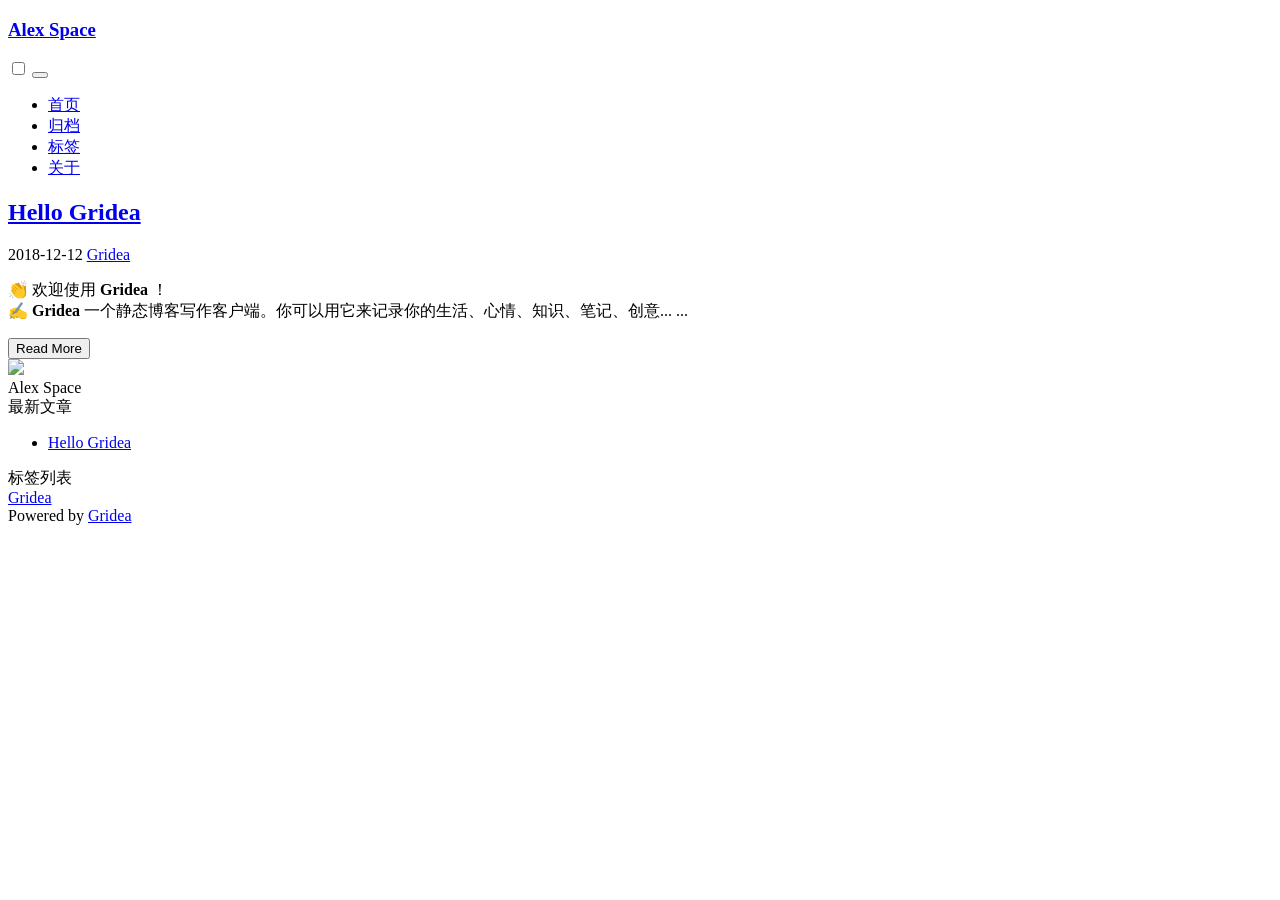
==== index.html @ 1a94271a "update from gridea: 2019-08-04 11:32:16" ====
<!DOCTYPE html>
<html>
  <head>
    <meta charset="utf-8" >

<title>Alex Space</title>
<meta name="description" content="Alex Space">

<meta name="viewport" content="width=device-width, initial-scale=1, maximum-scale=1, user-scalable=no">
<link rel="shortcut icon" href="https://alexspace.club/favicon.ico?v=1564889494974">

<link rel="stylesheet" href="https://use.fontawesome.com/releases/v5.7.2/css/all.css" integrity="sha384-fnmOCqbTlWIlj8LyTjo7mOUStjsKC4pOpQbqyi7RrhN7udi9RwhKkMHpvLbHG9Sr" crossorigin="anonymous">
<link rel="stylesheet" href="https://unpkg.com/papercss@1.6.1/dist/paper.min.css" />
<link rel="stylesheet" href="https://alexspace.club/styles/main.css">


<script src="https://cdn.bootcss.com/highlight.js/9.12.0/highlight.min.js"></script>


<link rel="stylesheet" href="https://unpkg.com/aos@next/dist/aos.css" />


  </head>
  <body>
    <nav class="navbar border fixed split-nav">
  <div class="nav-brand">
    <h3><a href="https://alexspace.club">Alex Space</a></h3>
  </div>
  <div class="collapsible">
    <input id="collapsible1" type="checkbox" name="collapsible1">
    <button>
      <label for="collapsible1">
        <div class="bar1"></div>
        <div class="bar2"></div>
        <div class="bar3"></div>
      </label>
    </button>
    <div class="collapsible-body">
      <ul class="inline">
        
          <li>
            
              <a href="/" class="menu">
                首页
              </a>
            
          </li>
        
          <li>
            
              <a href="/archives" class="menu">
                归档
              </a>
            
          </li>
        
          <li>
            
              <a href="/tags" class="menu">
                标签
              </a>
            
          </li>
        
          <li>
            
              <a href="/post/about" class="menu">
                关于
              </a>
            
          </li>
        
      </ul>
    </div>
  </div>
</nav>


    <div id="top" class="row site">
      <div class="sm-12 md-8 col">
        <div class="paper">
          
  <article class="article">
    <h2 class="article-title">
      <a href="https://alexspace.club/post/hello-gridea">Hello Gridea</a>
    </h2>
    <p class="article-meta">
      2018-12-12
      
        <a href="https://alexspace.club/tag/gridea" class="badge success">
          Gridea
        </a>
      
    </p>
    <p class="text-lead">
      <p>👏  欢迎使用 <strong>Gridea</strong> ！<br>
✍️  <strong>Gridea</strong> 一个静态博客写作客户端。你可以用它来记录你的生活、心情、知识、笔记、创意... ...</p>

    </p>
    <div class="row">
      <a href="https://alexspace.club/post/hello-gridea" class="readmore-link">
        <button>
          Read More
        </button>
      </a>
    </div>
  </article>


        </div>
        
        <div class="row flex-edges">
  
  
</div>

      </div>
      
      <div class="sm-12 md-4 col sidebar">
  <div class="paper info-container">
    <img src="https://alexspace.club/images/avatar.png?v=1564889494974" class="no-responsive avatar">
    <div class="text-muted">Alex Space</div>
    <div class="social-container">
      
        
      
        
      
        
      
        
      
        
      
    </div>
  </div>
  <div class="paper">
    <div class="sidebar-title">
      最新文章
    </div>
    <div class="row">
      <ul>
        
          
            <li>
              <a href="https://alexspace.club/post/hello-gridea">Hello Gridea</a>
            </li>
          
        
      </ul>
    </div>
  </div>
  <div class="paper">
    <div class="sidebar-title">
      标签列表
    </div>
    <div class="row">
      
        <a href="https://alexspace.club/tag/gridea" class="badge warning">
          Gridea
        </a>
      
    </div>
  </div>
  <div class="paper">
    Powered by <a href="https://github.com/getgridea/gridea" target="_blank">Gridea</a>
  </div>
</div>

    </div>
    <script src="https://unpkg.com/aos@next/dist/aos.js"></script>

<script type="application/javascript">

AOS.init();

hljs.initHighlightingOnLoad()

</script>




  </body>
</html>
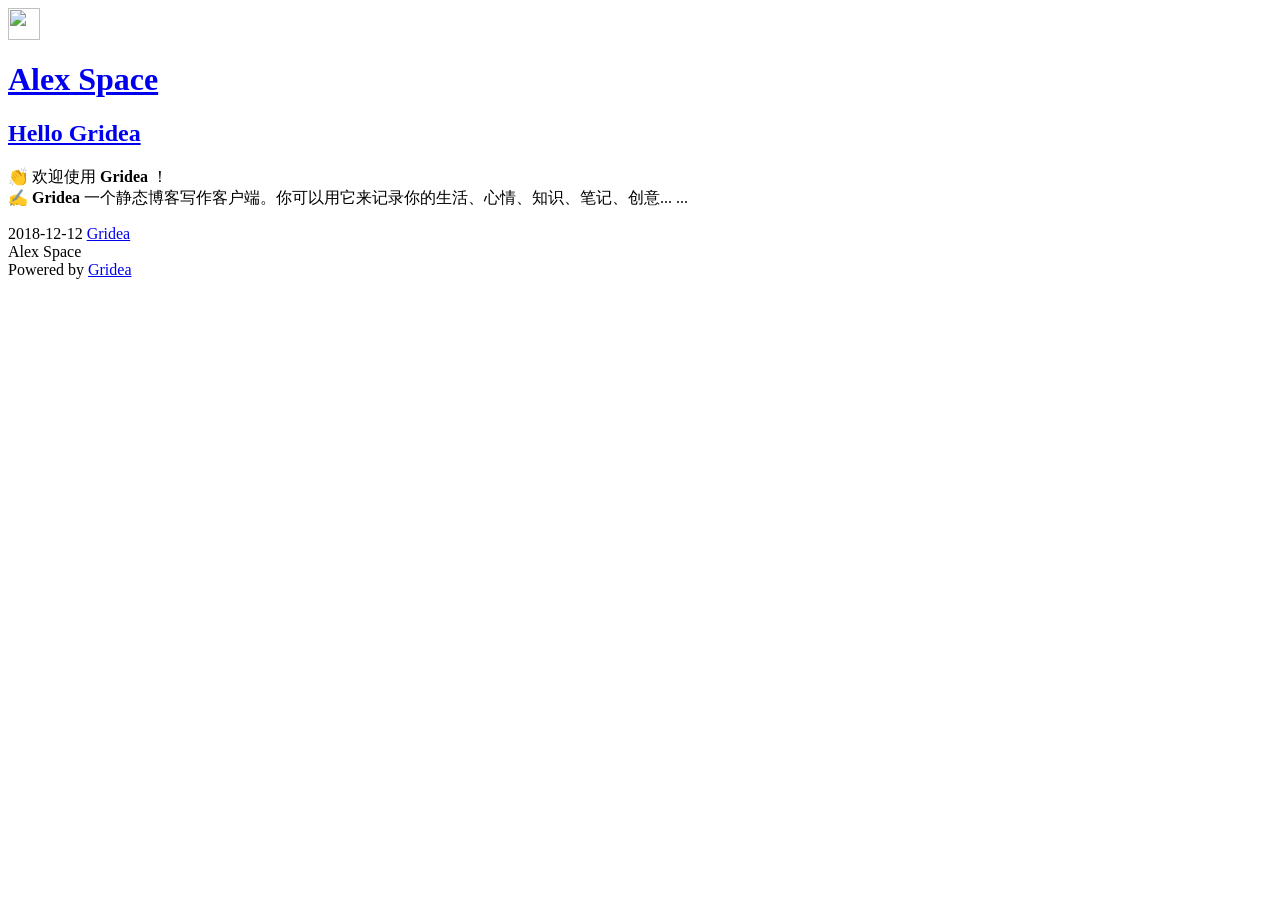
==== commit de0485fc: "update from gridea: 2019-08-04 11:56:43" ====
--- a/index.html
+++ b/index.html
@@ -1,180 +1,155 @@
-<!DOCTYPE html>
+
 <html>
   <head>
-    <meta charset="utf-8" >
+    
+<meta charset="utf-8" >
 
 <title>Alex Space</title>
 <meta name="description" content="Alex Space">
 
 <meta name="viewport" content="width=device-width, initial-scale=1, maximum-scale=1, user-scalable=no">
-<link rel="shortcut icon" href="https://alexspace.club/favicon.ico?v=1564889494974">
+<link rel="stylesheet" href="https://cdnjs.cloudflare.com/ajax/libs/animate.css/3.7.0/animate.min.css">
 
 <link rel="stylesheet" href="https://use.fontawesome.com/releases/v5.7.2/css/all.css" integrity="sha384-fnmOCqbTlWIlj8LyTjo7mOUStjsKC4pOpQbqyi7RrhN7udi9RwhKkMHpvLbHG9Sr" crossorigin="anonymous">
-<link rel="stylesheet" href="https://unpkg.com/papercss@1.6.1/dist/paper.min.css" />
+<link rel="shortcut icon" href="https://alexspace.club/favicon.ico?v=1564890997369">
 <link rel="stylesheet" href="https://alexspace.club/styles/main.css">
 
 
+
+<script src="https://cdn.jsdelivr.net/npm/vue/dist/vue.js"></script>
 <script src="https://cdn.bootcss.com/highlight.js/9.12.0/highlight.min.js"></script>
 
-
-<link rel="stylesheet" href="https://unpkg.com/aos@next/dist/aos.css" />
 
 
   </head>
   <body>
-    <nav class="navbar border fixed split-nav">
-  <div class="nav-brand">
-    <h3><a href="https://alexspace.club">Alex Space</a></h3>
+    <div id="app" class="main">
+      <div class="site-header-container">
+  <div class="site-header">
+    <div class="left">
+      <a href="https://alexspace.club">
+        <img class="avatar" src="https://alexspace.club/images/avatar.png?v=1564890997369" alt="" width="32px" height="32px">
+      </a>
+      <a href="https://alexspace.club">
+        <h1 class="site-title">Alex Space</h1>
+      </a>
+    </div>
+    <div class="right">
+      <transition name="fade">
+        <i class="icon" :class="{ 'icon-close-outline': menuVisible, 'icon-menu-outline': !menuVisible }" @click="menuVisible = !menuVisible"></i>
+      </transition>
+    </div>
   </div>
-  <div class="collapsible">
-    <input id="collapsible1" type="checkbox" name="collapsible1">
-    <button>
-      <label for="collapsible1">
-        <div class="bar1"></div>
-        <div class="bar2"></div>
-        <div class="bar3"></div>
-      </label>
-    </button>
-    <div class="collapsible-body">
-      <ul class="inline">
+</div>
+
+<transition name="fade">
+  <div class="menu-container" style="display: none;" v-show="menuVisible">
+    <div class="menu-list">
+      
         
-          <li>
+          <a href="/" class="menu purple-link">
+            首页
+          </a>
+        
+      
+        
+          <a href="/archives" class="menu purple-link">
+            归档
+          </a>
+        
+      
+        
+          <a href="/tags" class="menu purple-link">
+            标签
+          </a>
+        
+      
+        
+          <a href="/post/about" class="menu purple-link">
+            关于
+          </a>
+        
+      
+    </div>
+  </div>
+</transition>
+
+
+      <div class="content-container">
+        
+        
+<section class="post-item">
+    <div class="content">
+      <a href="https://alexspace.club/post/hello-gridea">
+        <h2 class="post-title">Hello Gridea</h2>
+      </a>
+      <div class="post-abstract">
+        <p>👏  欢迎使用 <strong>Gridea</strong> ！<br>
+✍️  <strong>Gridea</strong> 一个静态博客写作客户端。你可以用它来记录你的生活、心情、知识、笔记、创意... ...</p>
+
+      </div>
+      <div class="post-info">
+        <span><i class="icon icon-calendar-outline"></i> 2018-12-12</span>
+        
+          <span>
+            <i class="icon icon-pricetags-outline"></i>
             
-              <a href="/" class="menu">
-                首页
+              <a href="https://alexspace.club/tag/gridea">
+                Gridea
+                
               </a>
             
-          </li>
+          </span>
         
-          <li>
-            
-              <a href="/archives" class="menu">
-                归档
-              </a>
-            
-          </li>
-        
-          <li>
-            
-              <a href="/tags" class="menu">
-                标签
-              </a>
-            
-          </li>
-        
-          <li>
-            
-              <a href="/post/about" class="menu">
-                关于
-              </a>
-            
-          </li>
-        
-      </ul>
+      </div>
     </div>
-  </div>
-</nav>
+    
+      <a href="https://alexspace.club/post/hello-gridea">
+        <div class="feature-container" style="background-image: url('https://alexspace.club/post-images/hello-gridea.png')">
+        </div>
+      </a>
+    
+  </section>
 
 
-    <div id="top" class="row site">
-      <div class="sm-12 md-8 col">
-        <div class="paper">
-          
-  <article class="article">
-    <h2 class="article-title">
-      <a href="https://alexspace.club/post/hello-gridea">Hello Gridea</a>
-    </h2>
-    <p class="article-meta">
-      2018-12-12
-      
-        <a href="https://alexspace.club/tag/gridea" class="badge success">
-          Gridea
-        </a>
-      
-    </p>
-    <p class="text-lead">
-      <p>👏  欢迎使用 <strong>Gridea</strong> ！<br>
-✍️  <strong>Gridea</strong> 一个静态博客写作客户端。你可以用它来记录你的生活、心情、知识、笔记、创意... ...</p>
-
-    </p>
-    <div class="row">
-      <a href="https://alexspace.club/post/hello-gridea" class="readmore-link">
-        <button>
-          Read More
-        </button>
-      </a>
-    </div>
-  </article>
-
-
-        </div>
-        
-        <div class="row flex-edges">
+<div class="pagination-container">
   
   
 </div>
 
+
       </div>
+
+      <div class="site-footer">
+  <div class="slogan">Alex Space</div>
+  <div class="social-container">
+    
       
-      <div class="sm-12 md-4 col sidebar">
-  <div class="paper info-container">
-    <img src="https://alexspace.club/images/avatar.png?v=1564889494974" class="no-responsive avatar">
-    <div class="text-muted">Alex Space</div>
-    <div class="social-container">
+    
       
-        
+    
       
-        
+    
       
-        
+    
       
-        
-      
-        
-      
-    </div>
+    
   </div>
-  <div class="paper">
-    <div class="sidebar-title">
-      最新文章
-    </div>
-    <div class="row">
-      <ul>
-        
-          
-            <li>
-              <a href="https://alexspace.club/post/hello-gridea">Hello Gridea</a>
-            </li>
-          
-        
-      </ul>
-    </div>
-  </div>
-  <div class="paper">
-    <div class="sidebar-title">
-      标签列表
-    </div>
-    <div class="row">
-      
-        <a href="https://alexspace.club/tag/gridea" class="badge warning">
-          Gridea
-        </a>
-      
-    </div>
-  </div>
-  <div class="paper">
-    Powered by <a href="https://github.com/getgridea/gridea" target="_blank">Gridea</a>
-  </div>
+  Powered by <a href="https://github.com/getgridea/gridea" target="_blank">Gridea</a>
 </div>
 
+
     </div>
-    <script src="https://unpkg.com/aos@next/dist/aos.js"></script>
-
-<script type="application/javascript">
-
-AOS.init();
+    <script type="application/javascript">
 
 hljs.initHighlightingOnLoad()
+
+var app = new Vue({
+  el: '#app',
+  data: {
+    menuVisible: false,
+  },
+})
 
 </script>
 
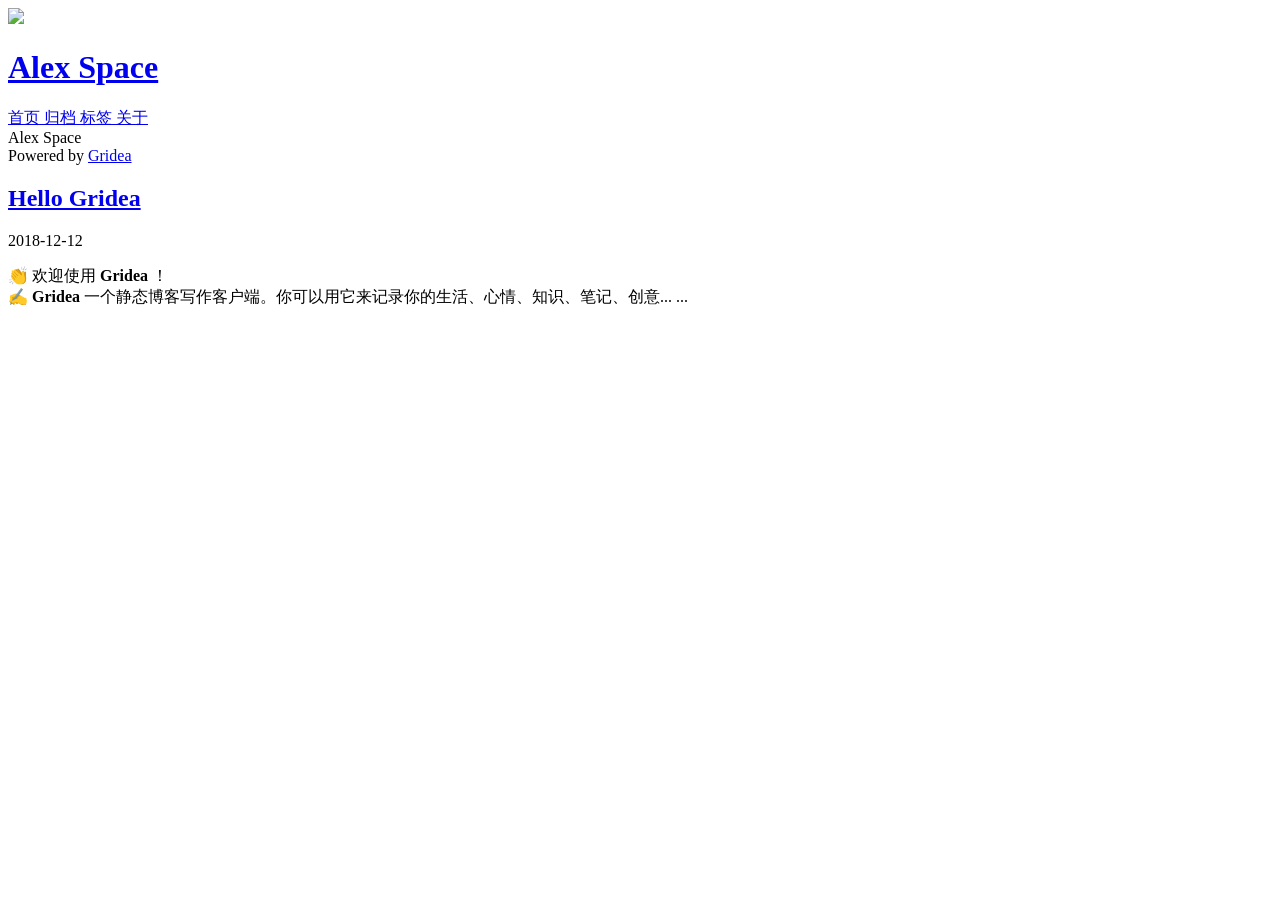
==== commit 09d18ac6: "update from gridea: 2019-08-04 11:57:44" ====
--- a/index.html
+++ b/index.html
@@ -1,17 +1,15 @@
-
+<!DOCTYPE html>
 <html>
   <head>
-    
-<meta charset="utf-8" >
+    <meta charset="utf-8" >
 
 <title>Alex Space</title>
 <meta name="description" content="Alex Space">
 
 <meta name="viewport" content="width=device-width, initial-scale=1, maximum-scale=1, user-scalable=no">
-<link rel="stylesheet" href="https://cdnjs.cloudflare.com/ajax/libs/animate.css/3.7.0/animate.min.css">
 
 <link rel="stylesheet" href="https://use.fontawesome.com/releases/v5.7.2/css/all.css" integrity="sha384-fnmOCqbTlWIlj8LyTjo7mOUStjsKC4pOpQbqyi7RrhN7udi9RwhKkMHpvLbHG9Sr" crossorigin="anonymous">
-<link rel="shortcut icon" href="https://alexspace.club/favicon.ico?v=1564890997369">
+<link rel="shortcut icon" href="https://alexspace.club/favicon.ico?v=1564891061418">
 <link rel="stylesheet" href="https://alexspace.club/styles/main.css">
 
 
@@ -19,128 +17,117 @@
 <script src="https://cdn.jsdelivr.net/npm/vue/dist/vue.js"></script>
 <script src="https://cdn.bootcss.com/highlight.js/9.12.0/highlight.min.js"></script>
 
+<link rel="stylesheet" href="https://unpkg.com/aos@next/dist/aos.css" />
+
 
 
   </head>
   <body>
     <div id="app" class="main">
-      <div class="site-header-container">
-  <div class="site-header">
-    <div class="left">
-      <a href="https://alexspace.club">
-        <img class="avatar" src="https://alexspace.club/images/avatar.png?v=1564890997369" alt="" width="32px" height="32px">
-      </a>
-      <a href="https://alexspace.club">
+
+      <div class="sidebar" :class="{ 'full-height': menuVisible }">
+  <div class="top-container" data-aos="fade-right">
+    <div class="top-header-container">
+      <a class="site-title-container" href="https://alexspace.club">
+        <img src="https://alexspace.club/images/avatar.png?v=1564891061418" class="site-logo">
         <h1 class="site-title">Alex Space</h1>
       </a>
+      <div class="menu-btn" @click="menuVisible = !menuVisible">
+        <div class="line"></div>
+      </div>
     </div>
-    <div class="right">
-      <transition name="fade">
-        <i class="icon" :class="{ 'icon-close-outline': menuVisible, 'icon-menu-outline': !menuVisible }" @click="menuVisible = !menuVisible"></i>
-      </transition>
-    </div>
-  </div>
-</div>
-
-<transition name="fade">
-  <div class="menu-container" style="display: none;" v-show="menuVisible">
-    <div class="menu-list">
+    <div>
       
         
-          <a href="/" class="menu purple-link">
+          <a href="/" class="site-nav">
             首页
           </a>
         
       
         
-          <a href="/archives" class="menu purple-link">
+          <a href="/archives" class="site-nav">
             归档
           </a>
         
       
         
-          <a href="/tags" class="menu purple-link">
+          <a href="/tags" class="site-nav">
             标签
           </a>
         
       
         
-          <a href="/post/about" class="menu purple-link">
+          <a href="/post/about" class="site-nav">
             关于
           </a>
         
       
     </div>
   </div>
-</transition>
+  <div class="bottom-container" data-aos="flip-up" data-aos-offset="0">
+    <div class="social-container">
+      
+        
+      
+        
+      
+        
+      
+        
+      
+        
+      
+    </div>
+    <div class="site-description">
+      Alex Space
+    </div>
+    <div class="site-footer">
+      Powered by <a href="https://github.com/getgridea/gridea" target="_blank">Gridea</a>
+    </div>
+  </div>
+</div>
 
 
-      <div class="content-container">
-        
-        
-<section class="post-item">
-    <div class="content">
-      <a href="https://alexspace.club/post/hello-gridea">
-        <h2 class="post-title">Hello Gridea</h2>
-      </a>
-      <div class="post-abstract">
-        <p>👏  欢迎使用 <strong>Gridea</strong> ！<br>
+      <div class="main-container">
+        <div class="content-container" data-aos="fade-up">
+          
+            <article class="post-item">
+              <div class="left">
+                <a href="https://alexspace.club/post/hello-gridea">
+                  <h2 class="post-title">Hello Gridea</h2>
+                </a>
+                <div class="post-date">
+                  2018-12-12
+                </div>
+                <div class="post-abstract">
+                  <p>👏  欢迎使用 <strong>Gridea</strong> ！<br>
 ✍️  <strong>Gridea</strong> 一个静态博客写作客户端。你可以用它来记录你的生活、心情、知识、笔记、创意... ...</p>
 
-      </div>
-      <div class="post-info">
-        <span><i class="icon icon-calendar-outline"></i> 2018-12-12</span>
-        
-          <span>
-            <i class="icon icon-pricetags-outline"></i>
-            
-              <a href="https://alexspace.club/tag/gridea">
-                Gridea
-                
-              </a>
-            
-          </span>
-        
-      </div>
-    </div>
-    
-      <a href="https://alexspace.club/post/hello-gridea">
-        <div class="feature-container" style="background-image: url('https://alexspace.club/post-images/hello-gridea.png')">
-        </div>
-      </a>
-    
-  </section>
+                </div>
+              </div>
+              
+                <a class="right" href="https://alexspace.club/post/hello-gridea">
+                  <div class="feature-container" style="background-image: url('https://alexspace.club/post-images/hello-gridea.png')">
+                  </div>
+                </a>
+              
+            </article>
+          
 
-
-<div class="pagination-container">
+          <div class="pagination-container">
   
   
 </div>
 
+        </div>
+      </div>
+    </div>
 
-      </div>
+    <script src="https://unpkg.com/aos@next/dist/aos.js"></script>
 
-      <div class="site-footer">
-  <div class="slogan">Alex Space</div>
-  <div class="social-container">
-    
-      
-    
-      
-    
-      
-    
-      
-    
-      
-    
-  </div>
-  Powered by <a href="https://github.com/getgridea/gridea" target="_blank">Gridea</a>
-</div>
+<script type="application/javascript">
 
-
-    </div>
-    <script type="application/javascript">
+AOS.init();
 
 hljs.initHighlightingOnLoad()
 
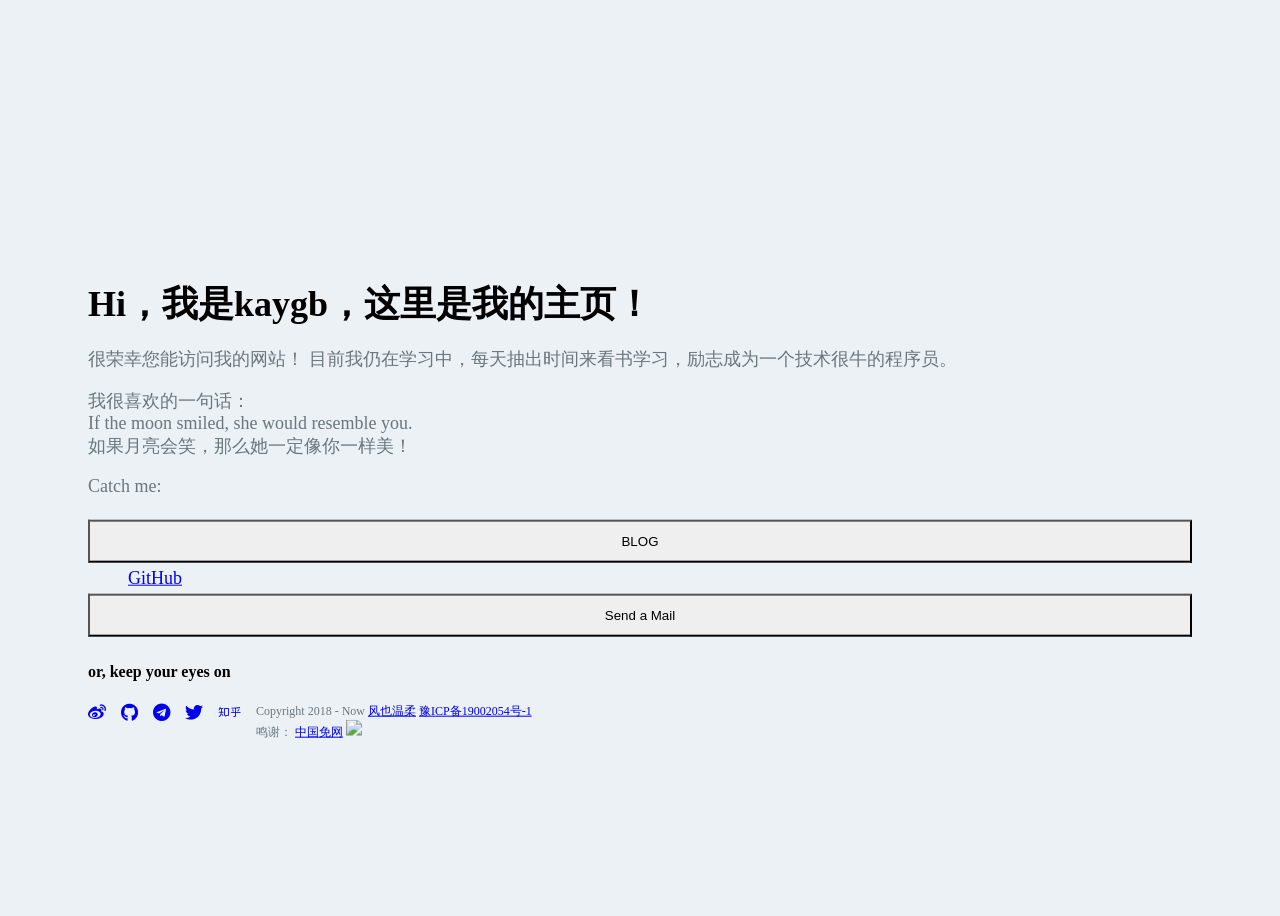
==== commit 590c85cf: "Add files via upload" ====
--- a/index.html
+++ b/index.html
@@ -1,147 +1,103 @@
+<!-- 主机名米网：www.zjimmi.com 流学习QQ群：611429381 -->
 <!DOCTYPE html>
-<html>
-  <head>
-    <meta charset="utf-8" >
+<html lang="">
 
-<title>Alex Space</title>
-<meta name="description" content="Alex Space">
+<head>
+    <meta charset="UTF-8">
+    <meta name="viewport" content="width=device-width, initial-scale=1, shrink-to-fit=no">
+    <title>风也温柔 | KAYGB</title>
+    <meta name="description" content="这里是kaygb的个人主页，目前站长仍在学习中，每天抽出时间来看书学习，励志成为一个技术很牛的程序员。">
+    <meta name="keywords" content="kaygb,风也温柔,个人主页,程序员">
+    <link rel="icon" type="image/ico" href="//gravatar.loli.net/avatar/4cc893d113dd74ceca73f9863f2c5446/">
+    <link rel="stylesheet" href="https://cdn.staticfile.org/twitter-bootstrap/4.4.1/css/bootstrap.min.css">
+    <link rel="stylesheet" href="https://cdn.staticfile.org/font-awesome/5.12.1/css/all.min.css">
+    <link rel="stylesheet" href="style.css">
+    <link rel="stylesheet" href="https://cdn.jsdelivr.net/npm/aplayer@1.10.1/dist/APlayer.min.css">
 
-<meta name="viewport" content="width=device-width, initial-scale=1, maximum-scale=1, user-scalable=no">
+</head>
 
-<link rel="stylesheet" href="https://use.fontawesome.com/releases/v5.7.2/css/all.css" integrity="sha384-fnmOCqbTlWIlj8LyTjo7mOUStjsKC4pOpQbqyi7RrhN7udi9RwhKkMHpvLbHG9Sr" crossorigin="anonymous">
-<link rel="shortcut icon" href="https://alexspace.club/favicon.ico?v=1564891061418">
-<link rel="stylesheet" href="https://alexspace.club/styles/main.css">
+<body>
+    <div id="main" class="container">
+        <div class="row my-card justify-content-center">
+            <div class="col-lg-4 photo-bg"></div>
+            <div class="col-lg-8 card">
+                <h1>Hi，我是kaygb，这里是我的主页！</h1>
+                <p>很荣幸您能访问我的网站！ 目前我仍在学习中，每天抽出时间来看书学习，励志成为一个技术很牛的程序员。
+                </p>
+                <p>
+                    我很喜欢的一句话：<br>If the moon smiled, she would resemble you.<br> 如果月亮会笑，那么她一定像你一样美！
+
+                </p>
+
+                <p>Catch me:</p>
+                <div class="row">
+                    <button id="kaygb-blog" class="btn btn-primary col-lg-4">BLOG</button>
+                    <a href="//eas1.cn" id="kaygb-blog-a" target="_blank" class="btn btn-primary col-lg-4">BLOG</a>
+                    <a href="https://github.com/kaygb/kaygb/tree/master/v3" target="_blank" class="btn btn-secondary col-lg-4">GitHub</a>
+                    <a href="http://mail.qq.com/cgi-bin/qm_share?t=qm_mailme&email=i@eas1.cn" target="_blank" id="kaygb-mail-a" class="btn btn-success col-lg-4">Send a Mail</a>
+                    <button id="kaygb-mail" class="btn btn-success col-lg-4">Send a Mail</button>
+                </div>
+
+
+                <h4 class="mt-4">or, keep your eyes on</h4>
+                <ul class="social mt-1">
+                    <li><a href="https://weibo.com/u/5223004318"><i class="fab fa-weibo " aria-hidden="true"></i></a></li>
+                    <li><a href="https://github.com/kaygb"><i class="fab fa-github" aria-hidden="true"></i></a></li>
+                    <li><a href="#"><i class="fab fa-telegram" aria-hidden="true"></i></a></li>
+                    <li><a href="#"><i class="fab fa-twitter" aria-hidden="true"></i></a></li>
+                    <li><a href="#"><i class="fab fa-zhihu" aria-hidden="true"></i></a></li>
+                </ul>
+                <footer>
+                    <p>Copyright 2018 - Now <a href="https://www.x6d.com/" target="_blank">风也温柔</a> <a href="http://beian.miit.gov.cn/" target="_blank">豫ICP备19002054号-1</a>
+                        <br> 鸣谢：
+                        <a href="https://www.x6d.com/" target="_blank" rel="nofollow">中国免网</a>
+                        <a href="https://console.upyun.com/register/?invite=r1FdZxBoH" target="_blank" rel="nofollow"><img src="https://cdn.jsdelivr.net/gh/kaygb/blog-images/img/20200320214011.png" style="width:50px;"></a>
+
+                    </p>
+                    </p>
+
+                </footer>
+            </div>
+        </div>
+
+    </div>
+    <div id="aplayer" class="aplayer" data-order="random" data-id="20173709" data-server="netease" data-type="playlist" data-fixed="true" data-autoplay="true" data-volume="0.8"></div>
+    <!-- aplayer -->
 
 
 
-<script src="https://cdn.jsdelivr.net/npm/vue/dist/vue.js"></script>
-<script src="https://cdn.bootcss.com/highlight.js/9.12.0/highlight.min.js"></script>
+    <script src="https://cdn.staticfile.org/jquery/3.2.1/jquery.min.js"></script>
+    <script src="https://cdn.jsdelivr.net/npm/aplayer@1.10.1/dist/APlayer.min.js"></script>
+    <script src="https://cdn.jsdelivr.net/npm/meting@1.2.0/dist/Meting.min.js"></script>
+    <!-- end_aplayer -->
+    <script src="https://cdn.staticfile.org/popper.js/1.15.0/umd/popper.min.js"></script>
+    <script defer src="https://cdn.staticfile.org/twitter-bootstrap/4.4.1/js/bootstrap.min.js"></script>
+    <script src="https://cdn.jsdelivr.net/gh/kaygb/kaygb@master/layer/layer.js"></script>
+    <script src="https://cdn.jsdelivr.net/gh/kaygb/kaygb@master/js/v3.js"></script>
+    <script>
+        //弹出一个页面层
+        $('#kaygb-blog').on('click', function() {
+            layer.open({
+                type: 2,
+                title: '风也温柔',
+                shadeClose: true,
+                shade: false,
+                maxmin: true, //开启最大化最小化按钮
+                area: ['80%', '100%'],
+                content: '//eas1.cn/'
+            });
+        });
+        $('#kaygb-mail').on('click', function() {
+            layer.open({
+                type: 2,
+                title: '风也温柔',
+                shadeClose: true,
+                shade: false,
+                maxmin: true, //开启最大化最小化按钮
+                area: ['80%', '100%'],
+                content: '//mail.qq.com/cgi-bin/qm_share?t=qm_mailme&email=i@eas1.cn'
+            });
+        });
+    </script>
 
-<link rel="stylesheet" href="https://unpkg.com/aos@next/dist/aos.css" />
-
-
-
-  </head>
-  <body>
-    <div id="app" class="main">
-
-      <div class="sidebar" :class="{ 'full-height': menuVisible }">
-  <div class="top-container" data-aos="fade-right">
-    <div class="top-header-container">
-      <a class="site-title-container" href="https://alexspace.club">
-        <img src="https://alexspace.club/images/avatar.png?v=1564891061418" class="site-logo">
-        <h1 class="site-title">Alex Space</h1>
-      </a>
-      <div class="menu-btn" @click="menuVisible = !menuVisible">
-        <div class="line"></div>
-      </div>
-    </div>
-    <div>
-      
-        
-          <a href="/" class="site-nav">
-            首页
-          </a>
-        
-      
-        
-          <a href="/archives" class="site-nav">
-            归档
-          </a>
-        
-      
-        
-          <a href="/tags" class="site-nav">
-            标签
-          </a>
-        
-      
-        
-          <a href="/post/about" class="site-nav">
-            关于
-          </a>
-        
-      
-    </div>
-  </div>
-  <div class="bottom-container" data-aos="flip-up" data-aos-offset="0">
-    <div class="social-container">
-      
-        
-      
-        
-      
-        
-      
-        
-      
-        
-      
-    </div>
-    <div class="site-description">
-      Alex Space
-    </div>
-    <div class="site-footer">
-      Powered by <a href="https://github.com/getgridea/gridea" target="_blank">Gridea</a>
-    </div>
-  </div>
-</div>
-
-
-      <div class="main-container">
-        <div class="content-container" data-aos="fade-up">
-          
-            <article class="post-item">
-              <div class="left">
-                <a href="https://alexspace.club/post/hello-gridea">
-                  <h2 class="post-title">Hello Gridea</h2>
-                </a>
-                <div class="post-date">
-                  2018-12-12
-                </div>
-                <div class="post-abstract">
-                  <p>👏  欢迎使用 <strong>Gridea</strong> ！<br>
-✍️  <strong>Gridea</strong> 一个静态博客写作客户端。你可以用它来记录你的生活、心情、知识、笔记、创意... ...</p>
-
-                </div>
-              </div>
-              
-                <a class="right" href="https://alexspace.club/post/hello-gridea">
-                  <div class="feature-container" style="background-image: url('https://alexspace.club/post-images/hello-gridea.png')">
-                  </div>
-                </a>
-              
-            </article>
-          
-
-          <div class="pagination-container">
-  
-  
-</div>
-
-        </div>
-      </div>
-    </div>
-
-    <script src="https://unpkg.com/aos@next/dist/aos.js"></script>
-
-<script type="application/javascript">
-
-AOS.init();
-
-hljs.initHighlightingOnLoad()
-
-var app = new Vue({
-  el: '#app',
-  data: {
-    menuVisible: false,
-  },
-})
-
-</script>
-
-
-
-
-  </body>
-</html>
+</html>
--- a/style.css
+++ b/style.css
@@ -0,0 +1,233 @@
+body {
+    font-size: 18px;
+    color: #6c767d;
+    background-color: #ebf1f5;
+    background-image: url(https://s1.ax1x.com/2020/10/31/Bar5V0.jpg);
+    background-attachment: fixed;
+    background-repeat: no-repeat;
+    background-size: cover;
+    height: 100vh;
+    min-height: 800px;
+}
+
+
+/*定义滚动条高宽及背景 高宽分别对应横竖滚动条的尺寸*/
+
+::-webkit-scrollbar {
+    width: 5px;
+    /* height: 5px; */
+    background-color: #F5F5F5;
+}
+
+
+/*定义滚动条轨道 内阴影+圆角*/
+
+::-webkit-scrollbar-track {
+    -webkit-box-shadow: inset 0 0 6px rgba(0, 0, 0, 0.3);
+    border-radius: 10px;
+    background-color: #F5F5F5;
+}
+
+
+/*定义滑块 内阴影+圆角*/
+
+::-webkit-scrollbar-thumb {
+    border-radius: 10px;
+    -webkit-box-shadow: inset 0 0 6px rgba(0, 0, 0, .3);
+    background-color: #555;
+}
+
+h1 {
+    font-size: 36px;
+    margin-bottom: .5em;
+}
+
+h2 {
+    font-size: 24px;
+}
+
+h3 {
+    font-size: 20px;
+    margin-top: 1em;
+}
+
+h4 {
+    font-size: 16px;
+}
+
+h1,
+h2,
+h3,
+h4 {
+    color: black;
+}
+
+.card {
+    border: none;
+    padding: 80px 80px 0px;
+    border-radius: 0;
+}
+
+.container {
+    position: relative;
+    top: 50%;
+    transform: translateY(-50%);
+}
+
+.my-card {
+    /* box-shadow: 0px 5px 15px 5px rgb(203, 221, 232); */
+}
+
+strike {
+    color: red;
+}
+
+.btn {
+    border-radius: 0;
+    margin: 5px 0;
+    width: 100%;
+    padding: 12px 40px;
+    transition: ease;
+}
+
+.btn-primary {
+    /* box-shadow: 0px 5px 15px 5px rgb(203, 221, 232); */
+    padding: 12px 40px;
+    transition: ease;
+}
+
+.btn-primary:hover {
+    box-shadow: 5px -2px 15px 0px rgb(203, 221, 232);
+}
+
+.btn-secondary {
+    /* box-shadow: 0px 5px 15px 5px rgb(203, 221, 232); */
+    padding: 12px 40px;
+    transition: ease;
+}
+
+.btn-secondary:hover {
+    box-shadow: 5px -2px 15px 0px rgb(203, 221, 232);
+}
+
+.btn-success {
+    /* box-shadow: 0px 5px 15px 5px rgb(203, 221, 232); */
+    padding: 12px 40px;
+    transition: ease;
+}
+
+.btn-success:hover {
+    box-shadow: 5px -2px 15px 0px rgb(203, 221, 232);
+}
+
+.social {
+    padding-left: 0;
+}
+
+.social p {
+    margin-bottom: 0;
+}
+
+.social li {
+    list-style: none;
+    float: left;
+    margin-right: 15px;
+}
+
+.card-text {
+    margin-bottom: 20px;
+}
+
+.social .fa {
+    font-size: 24px;
+}
+
+.photo-bg {
+    /* background-image: url(assets/background.jpg); */
+    background-image: url(https://s1.ax1x.com/2020/10/31/Bart8e.jpg);
+    background-position: center;
+    background-repeat: no-repeat;
+    background-size: cover;
+}
+
+footer p {
+    font-size: 12px;
+}
+
+#kaygb-blog-a,
+#kaygb-mail-a {
+    display: none;
+}
+
+@media (max-width: 1199px) {
+    body {
+        min-height: 600px;
+    }
+    h1 {
+        font-size: 24px;
+    }
+    h2,
+    .social .fa {
+        font-size: 20px;
+    }
+    h3 {
+        font-size: 16px;
+    }
+    h4,
+    p {
+        font-size: 14px;
+    }
+    .card {
+        padding: 50px 50px 0px;
+    }
+}
+
+@media (max-width: 1199px) {
+    .photo-bg {
+        min-height: calc(100vh - 500px);
+    }
+}
+
+@media(max-width:991px) {
+    .photo-bg {
+        background-position: top;
+        min-height: calc(90vh - 440px);
+    }
+}
+
+@media(max-width: 767px) {
+    .container {
+        position: relative;
+        top: 0;
+        transform: translateY(0);
+    }
+    .photo-bg {
+        height: 180px;
+    }
+    .card {
+        padding: 20px;
+    }
+    #kaygb-blog-a,
+    #kaygb-mail-a {
+        display: block;
+    }
+    #kaygb-blog,
+    #kaygb-mail {
+        display: none;
+    }
+}
+
+#frame {
+    width: 50%;
+    height: 50vh;
+    margin: 0;
+    background: #fff;
+    position: fixed;
+    z-index: 999;
+    top: 5%;
+    left: 5%;
+}
+
+#aplayer {
+    z-index: 20000000;
+}
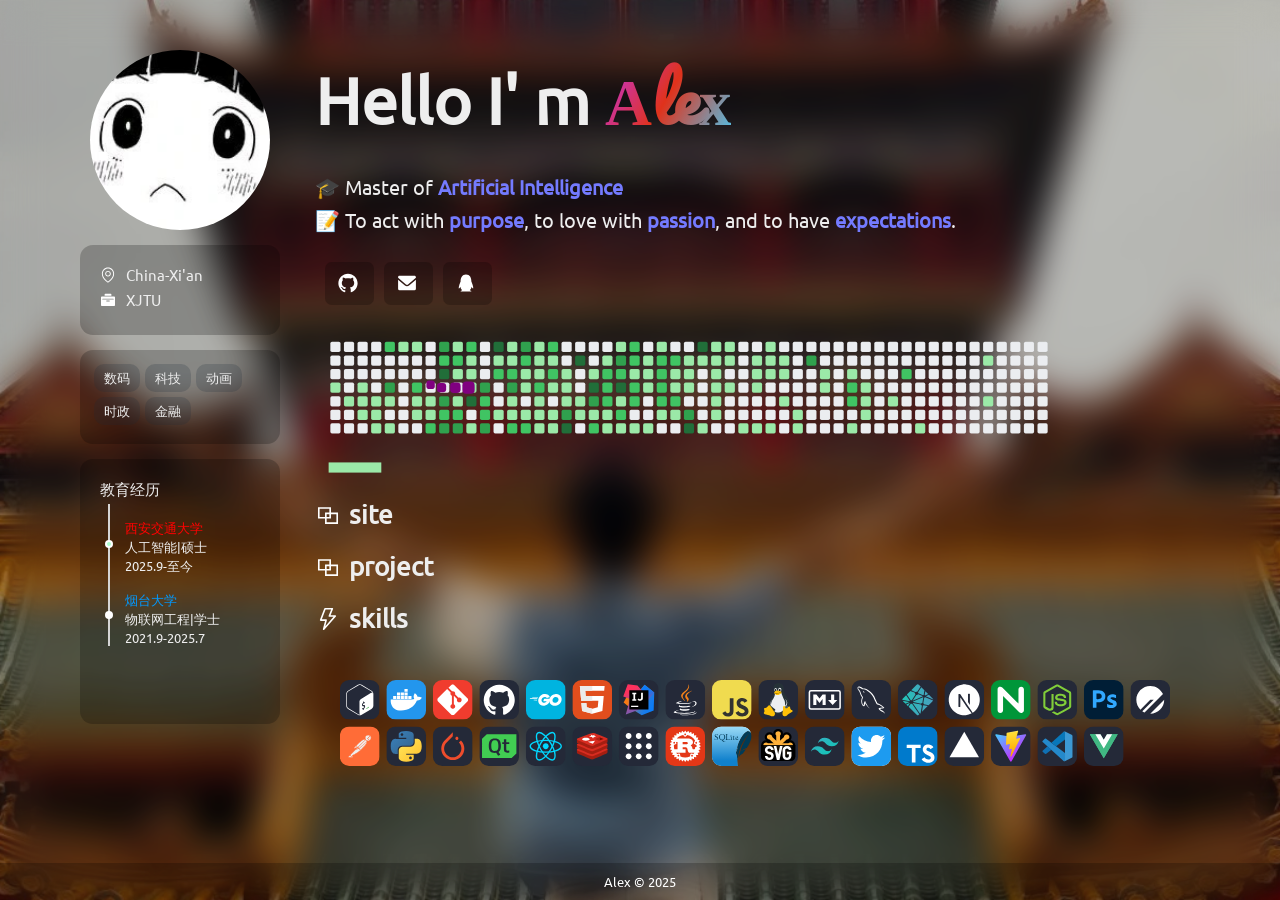
==== commit 46bd7528: "Add files via upload" ====
--- a/index.html
+++ b/index.html
@@ -1,103 +1,238 @@
-<!-- 主机名米网：www.zjimmi.com 流学习QQ群：611429381 -->
 <!DOCTYPE html>
-<html lang="">
-
-<head>
-    <meta charset="UTF-8">
-    <meta name="viewport" content="width=device-width, initial-scale=1, shrink-to-fit=no">
-    <title>风也温柔 | KAYGB</title>
-    <meta name="description" content="这里是kaygb的个人主页，目前站长仍在学习中，每天抽出时间来看书学习，励志成为一个技术很牛的程序员。">
-    <meta name="keywords" content="kaygb,风也温柔,个人主页,程序员">
-    <link rel="icon" type="image/ico" href="//gravatar.loli.net/avatar/4cc893d113dd74ceca73f9863f2c5446/">
-    <link rel="stylesheet" href="https://cdn.staticfile.org/twitter-bootstrap/4.4.1/css/bootstrap.min.css">
-    <link rel="stylesheet" href="https://cdn.staticfile.org/font-awesome/5.12.1/css/all.min.css">
-    <link rel="stylesheet" href="style.css">
-    <link rel="stylesheet" href="https://cdn.jsdelivr.net/npm/aplayer@1.10.1/dist/APlayer.min.css">
+<html class="alexlab.top">
+
+<head class="alexlab.net">
+
+	<meta charset="utf-8">
+	<meta http-equiv="X-UA-Compatible" content="IE=edge">
+	<title>
+		Alex | 魏学伟 </title>
+	<link rel="icon" href="./static/img/favicon.ico">
+	<meta name="keywords" content="alex,魏学伟">
+	<meta name="viewport" content="width=device-width, initial-scale=1.0, maximum-scale=1.0, user-scalable=no">
+	<link rel="stylesheet" href="./static/css/style.css">
+	<link rel="stylesheet" href="./static/css/root.css">
 
 </head>
 
 <body>
-    <div id="main" class="container">
-        <div class="row my-card justify-content-center">
-            <div class="col-lg-4 photo-bg"></div>
-            <div class="col-lg-8 card">
-                <h1>Hi，我是kaygb，这里是我的主页！</h1>
-                <p>很荣幸您能访问我的网站！ 目前我仍在学习中，每天抽出时间来看书学习，励志成为一个技术很牛的程序员。
-                </p>
-                <p>
-                    我很喜欢的一句话：<br>If the moon smiled, she would resemble you.<br> 如果月亮会笑，那么她一定像你一样美！
-
-                </p>
-
-                <p>Catch me:</p>
-                <div class="row">
-                    <button id="kaygb-blog" class="btn btn-primary col-lg-4">BLOG</button>
-                    <a href="//eas1.cn" id="kaygb-blog-a" target="_blank" class="btn btn-primary col-lg-4">BLOG</a>
-                    <a href="https://github.com/kaygb/kaygb/tree/master/v3" target="_blank" class="btn btn-secondary col-lg-4">GitHub</a>
-                    <a href="http://mail.qq.com/cgi-bin/qm_share?t=qm_mailme&email=i@eas1.cn" target="_blank" id="kaygb-mail-a" class="btn btn-success col-lg-4">Send a Mail</a>
-                    <button id="kaygb-mail" class="btn btn-success col-lg-4">Send a Mail</button>
-                </div>
-
-
-                <h4 class="mt-4">or, keep your eyes on</h4>
-                <ul class="social mt-1">
-                    <li><a href="https://weibo.com/u/5223004318"><i class="fab fa-weibo " aria-hidden="true"></i></a></li>
-                    <li><a href="https://github.com/kaygb"><i class="fab fa-github" aria-hidden="true"></i></a></li>
-                    <li><a href="#"><i class="fab fa-telegram" aria-hidden="true"></i></a></li>
-                    <li><a href="#"><i class="fab fa-twitter" aria-hidden="true"></i></a></li>
-                    <li><a href="#"><i class="fab fa-zhihu" aria-hidden="true"></i></a></li>
-                </ul>
-                <footer>
-                    <p>Copyright 2018 - Now <a href="https://www.x6d.com/" target="_blank">风也温柔</a> <a href="http://beian.miit.gov.cn/" target="_blank">豫ICP备19002054号-1</a>
-                        <br> 鸣谢：
-                        <a href="https://www.x6d.com/" target="_blank" rel="nofollow">中国免网</a>
-                        <a href="https://console.upyun.com/register/?invite=r1FdZxBoH" target="_blank" rel="nofollow"><img src="https://cdn.jsdelivr.net/gh/kaygb/blog-images/img/20200320214011.png" style="width:50px;"></a>
-
-                    </p>
-                    </p>
-
-                </footer>
-            </div>
-        </div>
-
-    </div>
-    <div id="aplayer" class="aplayer" data-order="random" data-id="20173709" data-server="netease" data-type="playlist" data-fixed="true" data-autoplay="true" data-volume="0.8"></div>
-    <!-- aplayer -->
-
-
-
-    <script src="https://cdn.staticfile.org/jquery/3.2.1/jquery.min.js"></script>
-    <script src="https://cdn.jsdelivr.net/npm/aplayer@1.10.1/dist/APlayer.min.js"></script>
-    <script src="https://cdn.jsdelivr.net/npm/meting@1.2.0/dist/Meting.min.js"></script>
-    <!-- end_aplayer -->
-    <script src="https://cdn.staticfile.org/popper.js/1.15.0/umd/popper.min.js"></script>
-    <script defer src="https://cdn.staticfile.org/twitter-bootstrap/4.4.1/js/bootstrap.min.js"></script>
-    <script src="https://cdn.jsdelivr.net/gh/kaygb/kaygb@master/layer/layer.js"></script>
-    <script src="https://cdn.jsdelivr.net/gh/kaygb/kaygb@master/js/v3.js"></script>
-    <script>
-        //弹出一个页面层
-        $('#kaygb-blog').on('click', function() {
-            layer.open({
-                type: 2,
-                title: '风也温柔',
-                shadeClose: true,
-                shade: false,
-                maxmin: true, //开启最大化最小化按钮
-                area: ['80%', '100%'],
-                content: '//eas1.cn/'
-            });
-        });
-        $('#kaygb-mail').on('click', function() {
-            layer.open({
-                type: 2,
-                title: '风也温柔',
-                shadeClose: true,
-                shade: false,
-                maxmin: true, //开启最大化最小化按钮
-                area: ['80%', '100%'],
-                content: '//mail.qq.com/cgi-bin/qm_share?t=qm_mailme&email=i@eas1.cn'
-            });
-        });
-    </script>
-
-</html>+	<div id="zyyo-loading">
+		<div id="zyyo-loading-center">
+		</div>
+	</div>
+	<div class="zyyo-filter"></div>
+
+	<div class="zyyo-main">
+		<div class="zyyo-left">
+			<div class="logo" style="background-image: url(./static/img/logo.png);">
+			</div>
+			<div class="left-div left-des">
+				<div class="left-des-item"><svg t="1705773709627" class="icon" viewBox="0 0 1024 1024" version="1.1" xmlns="http://www.w3.org/2000/svg" p-id="1478"><path d="M512 249.976471c-99.388235 0-180.705882 81.317647-180.705882 180.705882s81.317647 180.705882 180.705882 180.705882 180.705882-81.317647 180.705882-180.705882-81.317647-180.705882-180.705882-180.705882z m0 301.17647c-66.258824 0-120.470588-54.211765-120.470588-120.470588s54.211765-120.470588 120.470588-120.470588 120.470588 54.211765 120.470588 120.470588-54.211765 120.470588-120.470588 120.470588z" p-id="1479"></path><path d="M512 39.152941c-216.847059 0-391.529412 174.682353-391.529412 391.529412 0 349.364706 391.529412 572.235294 391.529412 572.235294s391.529412-222.870588 391.529412-572.235294c0-216.847059-174.682353-391.529412-391.529412-391.529412z m0 891.482353C424.658824 873.411765 180.705882 686.682353 180.705882 430.682353c0-183.717647 147.576471-331.294118 331.294118-331.294118s331.294118 147.576471 331.294118 331.294118c0 256-243.952941 442.729412-331.294118 499.952941z" p-id="1480"></path></svg>China-Xi'an
+				</div>
+				<div class="left-des-item"><svg t="1705773906032" class="icon" viewBox="0 0 1024 1024" version="1.1" xmlns="http://www.w3.org/2000/svg" p-id="2474"><path d="M729.6 234.666667H294.4V157.866667a51.2 51.2 0 0 1 51.2-51.2h332.8a51.2 51.2 0 0 1 51.2 51.2v76.8z m179.2 51.2a51.2 51.2 0 0 1 51.2 51.2v512a51.2 51.2 0 0 1-51.2 51.2H115.2a51.2 51.2 0 0 1-51.2-51.2v-512a51.2 51.2 0 0 1 51.2-51.2h793.557333z m-768 172.032c0 16.384 13.312 29.696 29.696 29.696h683.008a29.696 29.696 0 1 0 0-59.392H170.410667a29.696 29.696 0 0 0-29.696 29.696z m252.416 118.784c0 16.384 13.312 29.696 29.696 29.696h178.176a29.696 29.696 0 1 0 0-59.392H422.912a29.738667 29.738667 0 0 0-29.696 29.696z" p-id="2475"></path></svg>XJTU</div>
+			</div>
+			<div class="left-div left-tag">
+				<div class="left-tag-item">数码</div>
+				<div class="left-tag-item">科技</div>
+				<div class="left-tag-item">动画</div>
+				<div class="left-tag-item">时政</div>
+				<div class="left-tag-item">金融</div>
+				
+			</div>
+			<div class="left-div left-time">
+				<span class="left-des-item">教育经历</span>
+				<ul id="line">
+
+					<li>
+						<div class="focus"></div>
+						<div style="color:#FF0000">西安交通大学</div>
+						<div>人工智能|硕士</div>
+						<div>2025.9-至今</div>
+					</li>
+					<li>
+						<div class="focus"></div>
+						<div style="color: #0099FF">烟台大学</div>
+						<div>物联网工程|学士</div>
+						<div>2021.9-2025.7</div>
+					</li>
+				</ul>
+			</div>
+		</div>
+		<div class="zyyo-right">
+			<header>
+				<div class="index-logo" style="background-image: url(./static/img/logo.png);">
+				
+				</div>
+				<div class="welcome">
+					Hello I' m <span class="gradientText">
+						Alex </span>
+				</div>
+				<div class="description">🎓️ Master of<span class="purpleText"> Artificial Intelligence</span> 
+				</div>
+				<div class="description">📝 To act with <span class="purpleText">purpose</span>, to love with <span class="purpleText">passion</span>, and to have <span class="purpleText">expectations</span>. </div>
+
+				<div class="iconContainer">
+					<a class="iconItem" onclick="" href="https://github.com">
+						<svg t="1704870335945" class="icon" viewBox="0 0 1024 1024" version="1.1" xmlns="http://www.w3.org/2000/svg" p-id="2487">
+                            <path d="M511.6 76.3C264.3 76.2 64 276.4 64 523.5 64 718.9 189.3 885 363.8 946c23.5 5.9 19.9-10.8 19.9-22.2v-77.5c-135.7 15.9-141.2-73.9-150.3-88.9C215 726 171.5 718 184.5 703c30.9-15.9 62.4 4 98.9 57.9 26.4 39.1 77.9 32.5 104 26 5.7-23.5 17.9-44.5 34.7-60.8-140.6-25.2-199.2-111-199.2-213 0-49.5 16.3-95 48.3-131.7-20.4-60.5 1.9-112.3 4.9-120 58.1-5.2 118.5 41.6 123.2 45.3 33-8.9 70.7-13.6 112.9-13.6 42.4 0 80.2 4.9 113.5 13.9 11.3-8.6 67.3-48.8 121.3-43.9 2.9 7.7 24.7 58.3 5.5 118 32.4 36.8 48.9 82.7 48.9 132.3 0 102.2-59 188.1-200 212.9 23.5 23.2 38.1 55.4 38.1 91v112.5c0.8 9 0 17.9 15 17.9 177.1-59.7 304.6-227 304.6-424.1 0-247.2-200.4-447.3-447.5-447.3z"  p-id="2488"></path>
+                        </svg>
+						<div class="iconTip">Github</div>
+					</a><a class="iconItem" onclick="" href="mailto:chinawxw521@gmail.com">
+						<svg t="1704870588438" class="icon" viewBox="0 0 1024 1024" version="1.1" xmlns="http://www.w3.org/2000/svg" p-id="3174" >
+                            <path d="M926.47619 355.644952V780.190476a73.142857 73.142857 0 0 1-73.142857 73.142857H170.666667a73.142857 73.142857 0 0 1-73.142857-73.142857V355.644952l304.103619 257.828572a170.666667 170.666667 0 0 0 220.745142 0L926.47619 355.644952zM853.333333 170.666667a74.044952 74.044952 0 0 1 26.087619 4.778666 72.704 72.704 0 0 1 30.622477 22.186667 73.508571 73.508571 0 0 1 10.678857 17.67619c3.169524 7.509333 5.12 15.652571 5.607619 24.210286L926.47619 243.809524v24.380952L559.469714 581.241905a73.142857 73.142857 0 0 1-91.306666 2.901333l-3.632762-2.925714L97.52381 268.190476v-24.380952a72.899048 72.899048 0 0 1 40.155428-65.292191A72.97219 72.97219 0 0 1 170.666667 170.666667h682.666666z"  p-id="3175"></path>
+                        </svg>
+						<div class="iconTip">Mail</div>
+					</a>
+					<!-- <a class="iconItem" onclick="pop('./static/img/wxzsm.jpg')" href="javascript:void(0)">
+						<svg t="1705247464964" class="icon" viewBox="0 0 1024 1024" version="1.1" xmlns="http://www.w3.org/2000/svg" p-id="4987" >
+                            <path d="M995.575172 725.451034c-12.358621-26.835862-38.488276-64.794483-92.689655-94.27862-62.146207-33.721379-136.297931-40.96-208.860689-20.303448l-99.928276 28.424827-279.304828-126.057931H22.775172v489.401379h509.704828l432.375172-195.266207c15.006897-6.708966 26.835862-19.42069 32.662069-34.957241 5.649655-15.36 4.943448-31.955862-1.942069-46.962759z m-482.162758 188.910345H111.051034V601.688276h184.673104l166.664828 75.387586-3.354483 0.882759h-170.372414v88.275862H471.393103l246.819311-70.267586c49.434483-14.124138 101.517241-9.357241 142.653793 12.888275 18.184828 9.886897 30.72 20.833103 39.371034 30.896552l-386.824827 174.609655z"  p-id="4988"></path>
+                            <path d="M695.437241 163.486897l58.615173-142.30069h-397.24138l66.736552 143.36c-121.82069 53.142069-207.095172 174.433103-207.095172 315.674483 0 28.601379 3.531034 57.202759 10.593103 84.744827l85.627586-21.715862c-5.12-20.48-7.768276-41.666207-7.768275-63.028965 0-141.241379 114.758621-256 256-256s256 114.758621 256 256c0 51.023448-14.830345 100.104828-43.078621 142.300689l73.268965 49.08138c37.958621-56.673103 58.085517-122.88 58.085518-191.382069-0.176552-141.947586-86.686897-264.121379-209.743449-316.733793zM467.508966 91.983448h180.965517l-21.009655 50.846897a348.16 348.16 0 0 0-66.913104-6.708966c-23.834483 0-46.962759 2.471724-69.384827 7.062069l-23.657931-51.2z"  p-id="4989"></path>
+                            <path d="M683.431724 427.431724v-70.62069h-38.311724l30.190345-30.190344-49.964138-49.964138-62.49931 62.49931h-6.002759L494.344828 276.656552l-49.787587 49.964138 30.013793 30.190344h-38.311724v70.62069h88.275862v35.310345h-88.275862v70.62069h88.275862v52.965517h70.62069v-52.965517h88.275862v-70.62069h-88.275862v-35.310345z"  p-id="4990"></path>
+                        </svg>
+						<div class="iconTip">赞助</div>
+					</a> -->
+					<a class="iconItem" onclick="pop('./static/img/qq.jpg')" href="javascript:void(0)">
+						<svg t="1712319361023" class="icon" viewBox="0 0 1024 1024" version="1.1" xmlns="http://www.w3.org/2000/svg" p-id="1861" ><path d="M824.8 613.2c-16-51.4-34.4-94.6-62.7-165.3C766.5 262.2 689.3 112 511.5 112 331.7 112 256.2 265.2 261 447.9c-28.4 70.8-46.7 113.7-62.7 165.3-34 109.5-23 154.8-14.6 155.8 18 2.2 70.1-82.4 70.1-82.4 0 49 25.2 112.9 79.8 159-26.4 8.1-85.7 29.9-71.6 53.8 11.4 19.3 196.2 12.3 249.5 6.3 53.3 6 238.1 13 249.5-6.3 14.1-23.8-45.3-45.7-71.6-53.8 54.6-46.2 79.8-110.1 79.8-159 0 0 52.1 84.6 70.1 82.4 8.5-1.1 19.5-46.4-14.5-155.8z" p-id="1862"></path></svg>
+						<div class="iconTip">QQ</div>
+					</a>  
+					<!-- <a class="switch" href="javascript:void(0)">
+						<div class="onoffswitch">
+							<input type="checkbox" name="onoffswitch" class="onoffswitch-checkbox" id="myonoffswitch"
+								checked>
+							<label class="onoffswitch-label" for="myonoffswitch">
+								<span class="onoffswitch-inner"></span>
+								<span class="onoffswitch-switch"></span>
+							</label>
+						</div>
+					</a> -->
+				</div>
+
+				<div class="tanChiShe">
+					<img id="tanChiShe" src="./static/svg/snake-Light.svg" alt="">
+				</div>
+			</header>
+
+
+
+
+
+
+			<content>
+				<div class="title"><svg t="1705257422086" class="icon" viewBox="0 0 1024 1024" version="1.1" xmlns="http://www.w3.org/2000/svg" p-id="1891" >
+                        <path d="M629.333333 202.666667v213.333333h277.333334v448h-512v-213.333333h-277.333334v-448h512z m213.333334 277.333333h-213.333334v170.666667h-170.666666v149.333333h384v-320z m-277.333334-213.333333h-384v320h213.333334v-170.666667h170.666666v-149.333333z m0 213.333333h-106.666666v106.666667h106.666666v-106.666667z"  p-id="1892"></path>
+                    </svg>site </div>
+				<!-- <div class="projectList"><a class="projectItem a" target="_blank" href="https://blog.zyyo.net">
+						<div class="projectItemLeft">
+							<h1>博客</h1>
+							<p>记录摆烂日常</p>
+						</div>
+						<div class="projectItemRight">
+							<img src="./static/img/i1.png" alt="">
+						</div>
+
+					</a><a class="projectItem a" target="_blank" href="https://i.zyyo.cc">
+						<div class="projectItemLeft">
+							<h1>云盘</h1>
+							<p>存储收集文件</p>
+						</div>
+						<div class="projectItemRight">
+							<img src="./static/img/i2.png" alt="">
+						</div>
+
+					</a>
+					<a class="projectItem a" target="_blank" href="https://zyyo.cc">
+						<div class="projectItemLeft">
+							<h1>实验室</h1>
+							<p>收集有趣html作品</p>
+						</div>
+						<div class="projectItemRight">
+							<img src="./static/img/i4.png" alt="">
+						</div>
+
+					</a><a class="projectItem a" target="_blank" href="https://zyyo.cc">
+						<div class="projectItemLeft">
+							<h1>实验室</h1>
+							<p>收集有趣html作品</p>
+						</div>
+						<div class="projectItemRight">
+							<img src="./static/img/i4.png" alt="">
+						</div>
+
+					</a></div> -->
+				<div class="title"><svg t="1705257422086" class="icon" viewBox="0 0 1024 1024" version="1.1" xmlns="http://www.w3.org/2000/svg" p-id="1891" >
+                        <path d="M629.333333 202.666667v213.333333h277.333334v448h-512v-213.333333h-277.333334v-448h512z m213.333334 277.333333h-213.333334v170.666667h-170.666666v149.333333h384v-320z m-277.333334-213.333333h-384v320h213.333334v-170.666667h170.666666v-149.333333z m0 213.333333h-106.666666v106.666667h106.666666v-106.666667z"  p-id="1892"></path>
+                    </svg>project </div>
+				<!-- <div class="projectList"><a class="projectItem b" target="_blank" href="https://blog.zyyo.net">
+						<div class="projectItemLeft">
+							<h1>博客</h1>
+							<p>记录摆烂日常</p>
+						</div>
+						<div class="projectItemRight">
+							<img src="./static/img/i1.png" alt="">
+						</div>
+
+					</a><a class="projectItem b" target="_blank" href="https://i.zyyo.cc">
+						<div class="projectItemLeft">
+							<h1>云盘</h1>
+							<p>存储收集文件</p>
+						</div>
+						<div class="projectItemRight">
+							<img src="./static/img/i2.png" alt="">
+						</div>
+
+					</a>
+					<a class="projectItem b" target="_blank" href="https://zyyo.cc">
+						<div class="projectItemLeft">
+							<h1>实验室</h1>
+							<p>收集有趣html作品</p>
+						</div>
+						<div class="projectItemRight">
+							<img src="./static/img/i4.png" alt="">
+						</div>
+
+					</a><a class="projectItem b" target="_blank" href="https://zyyo.cc">
+						<div class="projectItemLeft">
+							<h1>实验室</h1>
+							<p>收集有趣html作品</p>
+						</div>
+						<div class="projectItemRight">
+							<img src="./static/img/i4.png" alt="">
+						</div>
+
+					</a></div>
+			 -->
+			
+				<div class="title">
+					<svg t="1705257823317" class="icon" viewBox="0 0 1024 1024" version="1.1" xmlns="http://www.w3.org/2000/svg" p-id="7833" >
+                        <path d="M395.765333 586.570667h-171.733333c-22.421333 0-37.888-22.442667-29.909333-43.381334L364.768 95.274667A32 32 0 0 1 394.666667 74.666667h287.957333c22.72 0 38.208 23.018667 29.632 44.064l-99.36 243.882666h187.050667c27.509333 0 42.186667 32.426667 24.042666 53.098667l-458.602666 522.56c-22.293333 25.408-63.626667 3.392-54.976-29.28l85.354666-322.421333zM416.714667 138.666667L270.453333 522.581333h166.869334a32 32 0 0 1 30.933333 40.181334l-61.130667 230.954666 322.176-367.114666H565.312c-22.72 0-38.208-23.018667-29.632-44.064l99.36-243.882667H416.714667z"  p-id="7834"></path>
+                    </svg>
+					skills
+				</div>
+				<div class="skill">
+					<img id="skillPc" src="./static/svg/skillPc.svg" alt="" srcset="">
+					<img id="skillWap" src="./static/svg/skillWap.svg" alt="" srcset="">
+				</div>
+			</content>
+		</div>
+	</div>
+	<footer>
+		Alex © 2025 
+		<!-- <a href="https://beian.miit.gov.cn/">
+			豫ICP备2023015852号-1 </a> -->
+	</footer>
+	<div class="tc">
+		<div onclick="" class="tc-main">
+			<img class="tc-img" src="" alt="" srcset="">
+		</div>
+
+	</div>
+</body>
+<script src="./static/js/script.js"> </script>
+
+
+
+
+<script charset="UTF-8" id="LA_COLLECT" src="//sdk.51.la/js-sdk-pro.min.js"></script>
+<script>LA.init({ id: "KFqltKSkJgQTGD9l", ck: "KFqltKSkJgQTGD9l" })</script>
+
+</html>
--- a/static/css/style.css
+++ b/static/css/style.css
@@ -0,0 +1,878 @@
+@font-face {
+    font-family: "a";
+    /*中文字体*/
+    src: url();
+    font-display: swap;
+}
+
+
+@font-face {
+    font-family: "b";
+
+    src: url(../fonts/Ubuntu-Regular.ttf);
+    font-display: swap;
+}
+
+@font-face {
+    font-family: "title";
+    /*英文字体*/
+    src: url(../fonts/Pacifico-Regular.ttf);
+    font-display: swap;
+}
+
+* {
+    margin: 0;
+    padding: 0;
+    box-sizing: border-box;
+    user-select: none;
+    transition: background-color 0.2s ease;
+}
+
+a:hover,
+a:link,
+a:visited,
+a:active,
+a:focus {
+    text-decoration: none;
+    outline: none;
+    border: none;
+    color: inherit;
+    -webkit-tap-highlight-color: rgba(0, 0, 0, 0);
+}
+
+
+/* 设置滚动条样式 */
+::-webkit-scrollbar {
+    width: 0px;
+}
+
+::-webkit-scrollbar-thumb {
+    background-color: var(--main_text_color, #000000);
+    border-radius: 8px;
+    height: 20%;
+}
+
+::-webkit-scrollbar-track {
+    background-color: var(--main_bg_color, linear-gradient(50deg, #a2d0ff, #ffffff));
+}
+
+
+
+html[data-theme="Dark"] {
+    
+    --main_text_color: #fff;
+    --gradient:linear-gradient(120deg, rgb(133, 62, 255), #f76cc6 30%, rgb(255, 255, 255) 60%);
+    --purple_text_color: #747bff;
+    --text_bg_color: rgb(26, 4, 48);
+    --item_bg_color: rgb(19, 20, 24);
+    --item_hover_color: rgb(19, 23, 27);
+    --item_left_title_color: rgb(255, 255, 255);
+    --item_left_text_color: rgb(142, 142, 142);
+    --footer_text_color: #646464;
+    --left_tag_item: linear-gradient(50deg, #1f2327, #000000);
+    --card_filter: 0px;
+    --back_filter: 0px;
+    --back_filter_color: #000000;
+    --fill:#ffffff;
+}
+
+
+
+
+
+
+body {
+    height: 100%;
+    min-height: 100vh;
+    width: 100%;
+    position: relative;
+    font-family: "b",  "a", sans-serif;
+    background: var(--main_bg_color);
+    background-repeat: no-repeat;
+    background-size: cover;
+    background-position: center;
+    background-attachment: fixed;
+    transition: color 0.1s ease;
+    color: var(--main_text_color);
+
+}
+
+#zyyo-loading {
+    background: radial-gradient(white, #d8eaff);
+    background-size: 100%;
+    background-position: center;
+
+    height: 100%;
+    width: 100%;
+    position: fixed;
+    z-index: 999999;
+    margin-top: 0px;
+    top: 0px;
+    pointer-events: none;
+    opacity: 1;
+    display: flex;
+    justify-content: center;
+    align-items: center;
+}
+
+
+
+#zyyo-loading-center {
+    height: 150px;
+    width: 150px;
+    position: relative;
+    border-radius: 50%;
+    background: #472eff;
+
+    animation: zoom 1s linear infinite;
+}
+
+@keyframes zoom {
+    0% {
+        transform: scale(0);
+        opacity: 1;
+    }
+
+    50% {
+        opacity: 0.5;
+    }
+
+    100% {
+        transform: scale(1);
+        opacity: 0;
+    }
+}
+
+
+
+
+.zyyo-filter {
+    position: fixed;
+    width: 100%;
+    height: 100%;
+    background: var(--back_filter_color);
+    backdrop-filter:  blur(var(--back_filter));
+    -webkit-backdrop-filter: blur(var(--back_filter));
+    z-index: -99999999;
+   
+}
+
+.zyyo-main {
+    width: 100%;
+    margin: 0 auto;
+    transition: transform 0.5s ease;
+    max-width: 1150px;
+    position: relative;
+    display: flex;
+    flex-direction: row;
+}
+
+
+.zyyo-left {
+    overflow-y: scroll;
+    width: 230px;
+    height: 100vh;
+    display: flex;
+    padding: 0 15px;
+    position: sticky;
+    top: 0;
+    left: 0;
+    align-items: center;
+    flex-direction: column;
+}
+
+
+.zyyo-left::-webkit-scrollbar {
+    display: none;
+}
+
+
+.logo {
+    flex-shrink: 0;
+    width: 90%;
+    position: relative;
+    aspect-ratio: 1/1;
+    margin-top: 50px;
+    background-size: cover;
+    border-radius: 50%;
+}
+
+
+
+.left-div {
+    flex-shrink: 0;
+    width: 100%;
+    border-radius: 13px;
+    margin-top: 15px;
+    padding: 20px;
+    backdrop-filter: blur(var(--card_filter));
+    -webkit-backdrop-filter: blur(var(--card_filter));
+    background: var(--item_bg_color);
+}
+
+.left-des {
+    display: flex;
+    flex-direction: column;
+    justify-content: center;
+}
+
+.left-des-item {
+    display: flex;
+    align-items: center;
+    line-height: 20px;
+    font-size: 15px;
+    margin-bottom: 5px;
+    overflow: hidden;
+}
+
+.left-des-item i,.left-des-item svg{
+    width: 16px;
+    height: 16px;
+    fill:var(--fill);
+   font-size: 18px;
+    margin-right: 10px;
+}
+.left-tag {
+    display: flex;
+    flex-direction: row;
+    flex-wrap: wrap;
+    padding: 14px;
+}
+
+.left-tag-item {
+    display: flex;
+    justify-content: center;
+    align-items: center;
+    height: 28px;
+    margin: 0px 5px 5px 0;
+    padding: 10px;
+    font-size: 13px;
+    border-radius: 10px;
+    background: var(--left_tag_item);
+}
+
+#line {
+    width: 100%;
+    height: 200px;
+    font-size: 13px;
+    padding-left: 8px;
+    scroll-snap-type: y mandatory;
+    overflow-y: scroll;
+}
+
+#line li {
+    list-style: none;
+    position: relative;
+    padding: 15px 0px 0px 15px;
+    border-left: 2px solid #d5d5d5;
+    border-radius: 0;
+    scroll-snap-align: end;
+    color: var(--main_text_color);
+}
+
+
+
+.focus {
+    width: 8px;
+    height: 8px;
+    border-radius: 22px;
+    background-color: rgb(255 255 255);
+    border: 2px solid #fff;
+    position: absolute;
+    left: -5px;
+    top: 50%;
+}
+
+#line li:first-child .focus:first-child {
+    background-color: #aaffcd;
+    animation: focus 1.8s ease infinite;
+}
+
+#line::-webkit-scrollbar {
+    display: none;
+}
+
+
+
+.zyyo-right {
+    width: calc(100% - 230px);
+    display: flex;
+    padding: 20px;
+  position: relative;
+    padding-bottom: 50px;
+    flex-direction: column;
+}
+.welcome {
+
+    font-size: 65px;
+    font-weight: 800;
+    margin: 20px 0;
+}
+
+.index-logo {
+    flex-shrink: 0;
+    width: 40%;
+    margin-top: 30px;
+    position: relative;
+    max-width: 200px;
+    aspect-ratio: 1/1;
+    background-size: cover;
+    border-radius: 50%;
+    border: 0.5px solid #ffffff;
+}
+.description {
+
+    font-size: 20px;
+    margin-top: 7px;
+}
+
+
+
+.gradientText {
+
+    -webkit-background-clip: text;
+    -webkit-text-fill-color: transparent;
+    background-size: 200%;
+    background-position: 0%;
+    font-family: "title";
+    animation: backgroundSizeAnimation 10s ease-in-out infinite;
+      background-image:  var(--gradient);
+}
+
+@keyframes backgroundSizeAnimation {
+    0% {
+        background-position: 100%;
+    }
+
+    25% {
+        background-position: 50%;
+    }
+
+    50% {
+        background-position: 0%;
+    }
+
+    75% {
+        background-position: 50%;
+    }
+
+    100% {
+        background-position: 100%;
+    }
+
+}
+
+.purpleText {
+    color: var(--purple_text_color);
+    font-weight: 800;
+}
+
+.textBackground {
+    font-weight: 800;
+    background: var(--text_bg_color);
+    border-radius: 5px;
+    font-size: 17px;
+    margin: 0 3px;
+    padding: 2px 4px;
+}
+
+.iconContainer {
+    width: 100%;
+    height: 60px;
+    display: flex;
+    align-items: center;
+    overflow-x: scroll;
+    margin-top: 20px;
+
+}
+
+.iconContainer::-webkit-scrollbar {
+    display: none;
+}
+
+
+
+.iconItem {
+    width: 49px;
+    height: 43px;
+    box-sizing: border-box;
+    border-radius: 7px;
+    display: flex;
+    margin-left: 10px;
+
+    backdrop-filter: blur(var(--card_filter));
+    -webkit-backdrop-filter: blur(var(--card_filter));
+    background: var(--item_bg_color);
+    align-items: center;
+    justify-content: center;
+    transition: width 0.3s ease, opacity 0.3s ease, transform 0.3s ease;
+    flex-shrink: 0;
+}
+.iconItem i,.iconItem svg{
+    width: 22px;
+    height: 22px;
+    fill:var(--fill);
+    font-size: 22px;
+     margin-right: 3px;
+}
+.switch {
+    width: 55px;
+    height: 43px;
+    box-sizing: border-box;
+    border-radius: 7px;
+    display: flex;
+    margin-left: 10px;
+    backdrop-filter: blur(var(--card_filter));-webkit-backdrop-filter: blur(var(--card_filter));
+    background: var(--item_bg_color);
+
+    align-items: center;
+    justify-content: center;
+    transition: width 1s ease, opacity 1s ease, transform 1s ease;
+    flex-shrink: 0;
+}
+
+.iconTip {
+    white-space: nowrap;
+    display: none;
+}
+
+
+
+
+
+.iconItem:hover {
+    width: 95px;
+    transform: translateY(-2px);
+    background: var(--item_hover_color);
+}
+
+
+.iconItem:hover .iconTip {
+    display: block;
+}
+
+.switch:hover {
+    width: 55px;
+    /* transform: translateY(-2px); */
+    background: var(--item_hover_color);
+}
+
+.tanChiShe {
+    width: 85%;
+}
+
+.tanChiShe img {
+    width: 100%;
+    height: 100%;
+    object-fit: cover;
+}
+
+.title {
+    display: flex;
+    align-items: center;
+    font-size: 26px;
+    font-weight: 800;
+    margin: 20px 0;
+    transition: transform 0.4s ease;
+}
+.title i ,.title svg{
+    margin-right: 8px;
+    height: 26px;
+    width: 26px;
+   fill:var(--fill);
+}
+.title:hover {
+    transform: translateY(-5px);
+}
+
+.projectList {
+    display: flex;
+    flex-wrap: wrap;
+}
+
+.projectItem {
+    margin: 7px;
+    display: flex;
+    background-color: var(--item_bg_color);
+    border-radius: 8px;
+    padding: 15px;
+    height: 95px;
+    width: calc(25% - 15px);
+    backdrop-filter: blur(var(--card_filter));-webkit-backdrop-filter: blur(var(--card_filter));
+    -webkit-backdrop-filter: blur(var(--card_filter));-webkit-backdrop-filter: blur(var(--card_filter));
+    transition: opacity 0.3s ease, background-color 0.3s ease, border 0.3s ease, transform 0.2s ease;
+
+
+}
+
+.projectItem {
+    display: flex;
+    background-color: var(--item_bg_color);
+    border-radius: 8px;
+    padding: 15px;
+    height: 100px;
+    width: calc(25% - 15px);
+    backdrop-filter: blur(var(--card_filter));-webkit-backdrop-filter: blur(var(--card_filter));
+    transition: opacity 0.5s ease, background-color 0.2s ease, border 0.2s ease, transform 0.3s ease;
+
+}
+
+
+.projectItem:hover {
+    box-shadow: 0 8px 16px -4px #2c2d300c;
+    transform: translateY(-2px);
+
+}
+
+.projectItem.pressed {
+    transform: scale(0.9);
+    /* 缩小到原来的0.9倍 */
+    background-color: var(--item_hover_color);
+}
+
+.projectItem:hover .projectItemLeft {
+    width: 100%;
+}
+
+.projectItem:hover .projectItemRight {
+    width: 0%;
+}
+
+.projectItem:hover .projectItemRight img {
+    transform: rotate(40deg);
+}
+
+.projectItem:hover h1 {
+    font-size: 18px;
+}
+
+.projectItemLeft p {
+    font-size: 12px;
+    margin-top: 15px;
+    color: var(--item_left_text_color);
+}
+
+
+.projectItemLeft h1 {
+    font-weight: normal;
+    font-size: 16px;
+    margin: 0px;
+
+    transition: font-size 0.4s ease;
+    color: var(--item_left_title_color);
+}
+
+.projectItemLeft {
+    transition: width 0.4s ease;
+    height: 100%;
+    width: 80%;
+}
+
+
+.projectItemRight {
+    overflow: hidden;
+    transition: width 0.4s ease;
+    display: flex;
+    justify-content: center;
+    align-items: center;
+    width: 20%;
+    height: 100%;
+}
+
+.projectItemRight img {
+
+    height: 39px;
+    width: 39px;
+
+}
+
+.skill {
+    padding: 25px;
+    width: 100%;
+}
+
+.skill img {
+    width: 100%;
+    height: 100%;
+    object-fit: cover;
+}
+
+.skill #skillWap {
+    display: none;
+}
+
+footer {
+    position: absolute;
+    padding: 10px;
+    text-align: center;
+    width: 100%;
+    backdrop-filter: blur(var(--card_filter));
+    -webkit-backdrop-filter: blur(var(--card_filter));
+    background: var(--item_bg_color);
+    color: var(--footer_text_color);
+    font-size: 13px;
+    bottom: 0;
+}
+
+@media (min-width: 800px) {
+
+    .index-logo {
+        display: none;
+    }
+}
+
+@media (max-width: 1150px) {
+    .a {
+        width: calc(50% - 20px);
+    }
+.projectItem{
+    margin: 10px;
+}
+    .b {
+
+        width: calc(50% - 20px);
+
+
+    }
+}
+
+@media (max-width: 800px) {
+    .zyyo-left {
+        display: none;
+    }
+
+    .a .projectItemRight {
+        display: none;
+
+    }
+
+    .a .projectItemRight img {
+        display: none;
+
+    }
+
+    .a .projectItemLeft {
+        width: 100%;
+    }
+
+    .a {
+
+        width: calc(50% - 18px);
+  margin: 9px;
+
+    }
+
+    .b {
+        height: 110px;
+        margin: 8px 15px;
+        width: calc(100% - 30px);
+    }
+
+
+
+    .zyyo-right {
+        width: 100%;
+    }
+
+    .tanChiShe {
+        width: 100%;
+    }
+
+    .description {
+        font-size: 4vw;
+    }
+
+    .welcome {
+        font-size: 10vw;
+        margin: 2vw 0;
+
+    }
+    .iconContainer {
+  
+     margin-top: 4vw;
+
+}
+.projectItem{
+    padding: 10px;
+}
+    .projectItemLeft p {
+        font-size: 13px;
+    }
+
+    .projectItemLeft h1 {
+
+        font-size: 18px;
+    }
+
+    .projectItem:hover h1 {
+
+        font-size: 20px;
+
+    }
+
+    .skill #skillWap {
+        display: block;
+    }
+
+    .skill #skillPc {
+        display: none;
+    }
+
+
+
+
+
+
+
+
+
+
+
+
+
+}
+
+
+
+
+
+.tc {
+    position: fixed;
+   
+    display: flex;
+    visibility: hidden;
+    width: 100vw;
+    height: 100vh;
+    backdrop-filter: blur(10px);
+    -webkit-backdrop-filter: blur(10px);
+    background: rgba(20, 20, 20, 0.5);
+    z-index: 99999;
+    align-items: center;
+    top: 0;
+    justify-content: center;
+    flex-direction: column;
+}
+
+.tc-main {
+    z-index: 100000;
+    
+    width: 80%;
+    max-width: 300px;
+    min-height: 200px;
+    background-color: #ffffff;
+    border-radius: 15px;
+
+    display: flex;
+    transition: transform 0.2s linear;
+    align-items: center;
+    justify-content: center;
+    overflow: hidden;
+    transform: translateY(30%) scale(0.5);
+
+}
+
+.tc-img {
+    width: 100%;
+    height: 100%;
+}
+
+.tc.active {
+    visibility: visible;
+}
+
+.tc-main.active {
+
+    transform: translateY(0) scale(1);
+
+}
+
+
+
+
+
+
+
+
+
+.onoffswitch {
+    position: relative;
+    width: 38px;
+    height: 20px;
+    -webkit-user-select: none;
+    -moz-user-select: none;
+    -ms-user-select: none;
+}
+
+.onoffswitch-checkbox {
+    display: none;
+}
+
+.onoffswitch-label {
+    display: block;
+    overflow: hidden;
+    cursor: pointer;
+    height: 100%;
+    border-radius: 50px;
+}
+
+.onoffswitch-inner {
+    display: flex;
+    justify-content: center;
+    align-items: center;
+    width: 200%;
+    height: 100%;
+    margin-left: -100%;
+    transition: margin 0.2s ease-in 0s;
+}
+
+.onoffswitch-inner:before,
+.onoffswitch-inner:after {
+    display: flex;
+    justify-content: center;
+    align-items: center;
+    float: left;
+    width: 50%;
+    height: 100%;
+    padding: 0;
+    font-size: 12px;
+    color: white;
+    font-family: Trebuchet, Arial, sans-serif;
+    font-weight: bold;
+    box-sizing: border-box;
+}
+
+.onoffswitch-inner:before {
+    content: "";
+    background-color: rgb(110 110 110 / 50%);
+    color: #FFFFFF;
+    text-align: left;
+}
+
+.onoffswitch-inner:after {
+    content: "";
+    background-color: #272727;
+    color: #FAFAFA;
+    text-align: right;
+}
+
+.onoffswitch-switch {
+    display: block;
+    height: 70%;
+    aspect-ratio: 1/1;
+    background: #FFFFFF;
+    position: absolute;
+    top: 12.5%;
+    bottom: 12.5%;
+    right: 5px;
+
+    border-radius: 20px;
+    transition: right 0.2s ease-in 0s;
+}
+
+.onoffswitch-checkbox:checked+.onoffswitch-label .onoffswitch-inner {
+    margin-left: 0;
+}
+
+.onoffswitch-checkbox:checked+.onoffswitch-label .onoffswitch-switch {
+    right: 50%;
+}
--- a/static/css/root.css
+++ b/static/css/root.css
@@ -0,0 +1,150 @@
+/*
+--svgcolor svg图标的颜色
+--main-bg-color主页背景
+--main-text-color文本颜色
+--gradient标题渐变颜色
+
+--purple-text-color描述紫色文本颜色
+--text-bg-color描述紫色文本背景颜色
+--item-bg-color项目背景颜色
+--item-hover-color项目鼠标移入颜色
+--item-left-title-color项目标题颜色
+--item-left-text-color项目描述颜色
+--footer-text-color底部文本颜色
+--left-tag-item左侧标签颜色
+--card-filter卡片模糊的数值
+--back-filter背景模糊的数值
+--back-filter-color全局阴影遮罩
+
+*/
+/*卡片模糊的数值非常吃性能,背景模糊的数值可以模糊也可以不模糊
+
+0为不模糊,数值越大模糊程度越高
+
+这两个任选其一进行模糊
+
+一个有数字另一个建议为0
+
+
+内置4套白天主题修改办法
+
+
+
+每套主题的结构都为html{
+    
+}
+
+只有最下面的会生效,也就是将你要设置的主题剪切到最下面
+*/
+
+
+
+
+
+
+
+
+/*非常吃性能,低配手机会卡顿*/
+/*卡片模糊背景＋黑色透明卡片+白色svg**/
+html {
+    --name: 主题1;
+    --main_bg_color: url(../img/background.jpg);
+    --main_text_color: #eeeeee;
+    --gradient: linear-gradient(120deg, #bd34fe, #e0321b 30%, #41d1ff 60%);
+    --purple_text_color: #747bff;
+    --text_bg_color: #00000040;
+    --item_bg_color: #00000038;
+    --item_hover_color: #33333338;
+    --item_left_title_color: #ffffff;
+    --item_left_text_color: #ffffff;
+    --footer_text_color: #ffffff;
+    --left_tag_item: rgb(27 42 57 / 20%);
+    --card_filter: 15px;
+    --back_filter: 0px;
+    --back_filter_color: #00000030;
+     --fill:#ffffff;
+}
+
+html {
+
+    /*图片模糊背景＋白色透明卡片+黑色svg*/
+    --name: 主题2;
+    --main_bg_color: url(../img/background.jpg);
+    --main_text_color: #000000;
+    --gradient: linear-gradient(120deg, #bd34fe, #e0321b 30%, #41d1ff 60%);
+    --purple_text_color: #747bff;
+    --text_bg_color: rgb(121 163 231);
+    --item_bg_color: rgba(249, 250, 251, 0.42);
+    --item_hover_color: rgba(244, 245, 246, 0.8);
+    --item_left_title_color: #000000;
+    --item_left_text_color: #494949;
+    --footer_text_color: #ffffff;
+    --left_tag_item: #c7e1fa;
+    --card_filter: 0px;
+    --back_filter: 20px;
+    --back_filter_color: #00000030;
+     --fill:#000000;
+}
+
+html {
+    /*蓝色渐变+黑色svg**/
+
+    --name: 主题3;
+    --main_bg_color: linear-gradient(50deg, #a2d1ff, #ffffff);
+    --main_text_color: #000000;
+    --gradient: linear-gradient(120deg, #bd34fe, #e0321b 30%, #41d1ff 60%);
+    --purple_text_color: #747bff;
+    --text_bg_color: rgb(196 217 251);
+    --item_bg_color: rgba(249, 250, 251, 0.5);
+    --item_hover_color: rgba(244, 245, 246, 0.8);
+    --item_left_title_color: #000000;
+    --item_left_text_color: #494949;
+    --footer_text_color: #222222;
+    --left_tag_item: linear-gradient(50deg, #a2d1ff, #ffffff);
+    --card_filter: 0px;
+    --back_filter: 0px;
+    --back_filter_color: #00000000;
+     --fill:#000000;
+}
+
+
+
+html {
+    /*白色简约+黑色svg**/
+    --name: 主题4;
+    --main_bg_color: #ffffff;
+    --main_text_color: #000000;
+    --gradient: linear-gradient(120deg, #bd34fe, #e0321b 30%, #41d1ff 60%);
+    --purple_text_color: #747bff;
+    --text_bg_color: rgb(240 243 247);
+    --item_bg_color: rgb(247 247 247);
+    --item_hover_color: rgba(244, 245, 246, 0.5);
+    --item_left_title_color: #000000;
+    --item_left_text_color: #494949;
+    --footer_text_color: #222222;
+    --left_tag_item: #ffffff;
+    --card_filter: 0px;
+    --back_filter: 0px;
+    --back_filter_color: #00000000;
+     --fill:#000000;
+}
+
+html {
+    /*图片模糊背景＋黑色透明卡片+白色svg**/
+    --name: 主题5;
+    --main_bg_color: url(../img/background.jpg);
+    --main_text_color: #eeeeee;
+    --gradient: linear-gradient(120deg, #bd34fe, #e0321b 30%, #41d1ff 60%);
+    --purple_text_color: #747bff;
+    --text_bg_color: #00000040;
+    --item_bg_color: #00000038;
+    --item_hover_color: #33333338;
+    --item_left_title_color: #ffffff;
+    --item_left_text_color: #ffffff;
+    --footer_text_color: #ffffff;
+    --left_tag_item: rgb(27 42 57 / 20%);
+    --card_filter: 0px;
+    --back_filter: 19px;
+    --back_filter_color: #00000030;
+    --fill:#ffffff;
+}
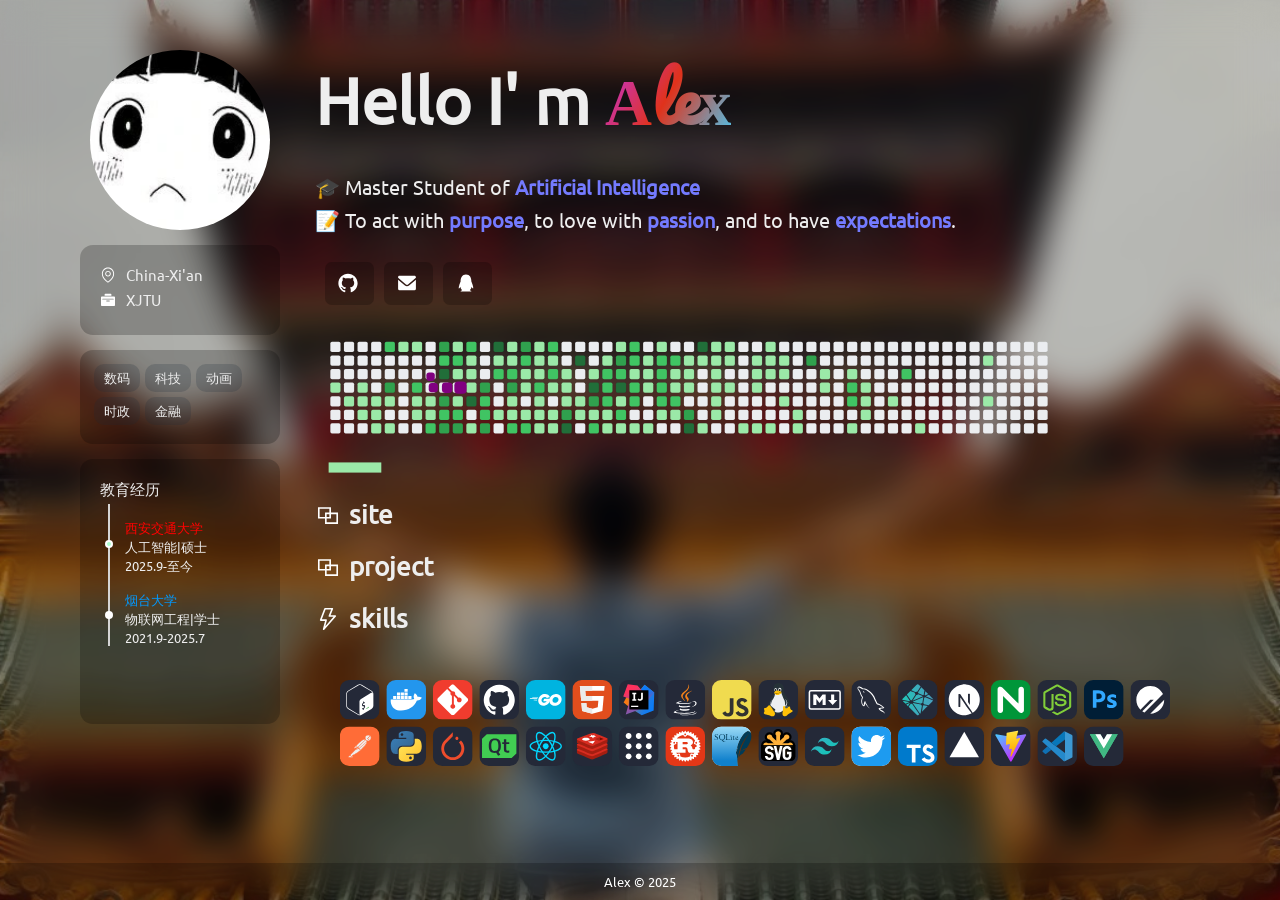
==== commit e2e1670d: "Update index.html" ====
--- a/index.html
+++ b/index.html
@@ -67,7 +67,7 @@
 					Hello I' m <span class="gradientText">
 						Alex </span>
 				</div>
-				<div class="description">🎓️ Master of<span class="purpleText"> Artificial Intelligence</span> 
+				<div class="description">🎓️ Master Student of<span class="purpleText"> Artificial Intelligence</span> 
 				</div>
 				<div class="description">📝 To act with <span class="purpleText">purpose</span>, to love with <span class="purpleText">passion</span>, and to have <span class="purpleText">expectations</span>. </div>
 
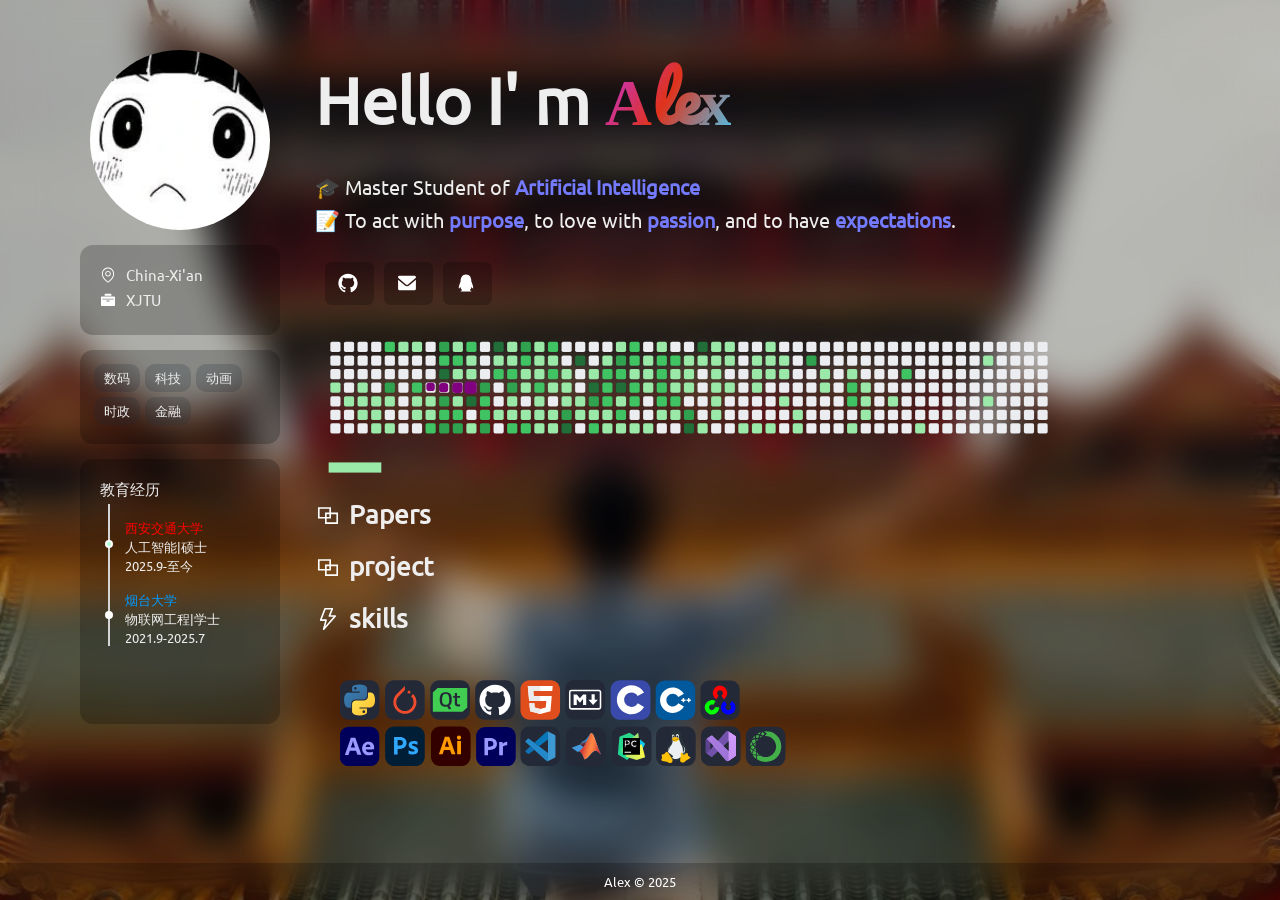
==== commit 13edf6d4: "Update index.html" ====
--- a/index.html
+++ b/index.html
@@ -120,7 +120,7 @@
 			<content>
 				<div class="title"><svg t="1705257422086" class="icon" viewBox="0 0 1024 1024" version="1.1" xmlns="http://www.w3.org/2000/svg" p-id="1891" >
                         <path d="M629.333333 202.666667v213.333333h277.333334v448h-512v-213.333333h-277.333334v-448h512z m213.333334 277.333333h-213.333334v170.666667h-170.666666v149.333333h384v-320z m-277.333334-213.333333h-384v320h213.333334v-170.666667h170.666666v-149.333333z m0 213.333333h-106.666666v106.666667h106.666666v-106.666667z"  p-id="1892"></path>
-                    </svg>site </div>
+                    </svg>Papers </div>
 				<!-- <div class="projectList"><a class="projectItem a" target="_blank" href="https://blog.zyyo.net">
 						<div class="projectItemLeft">
 							<h1>博客</h1>
